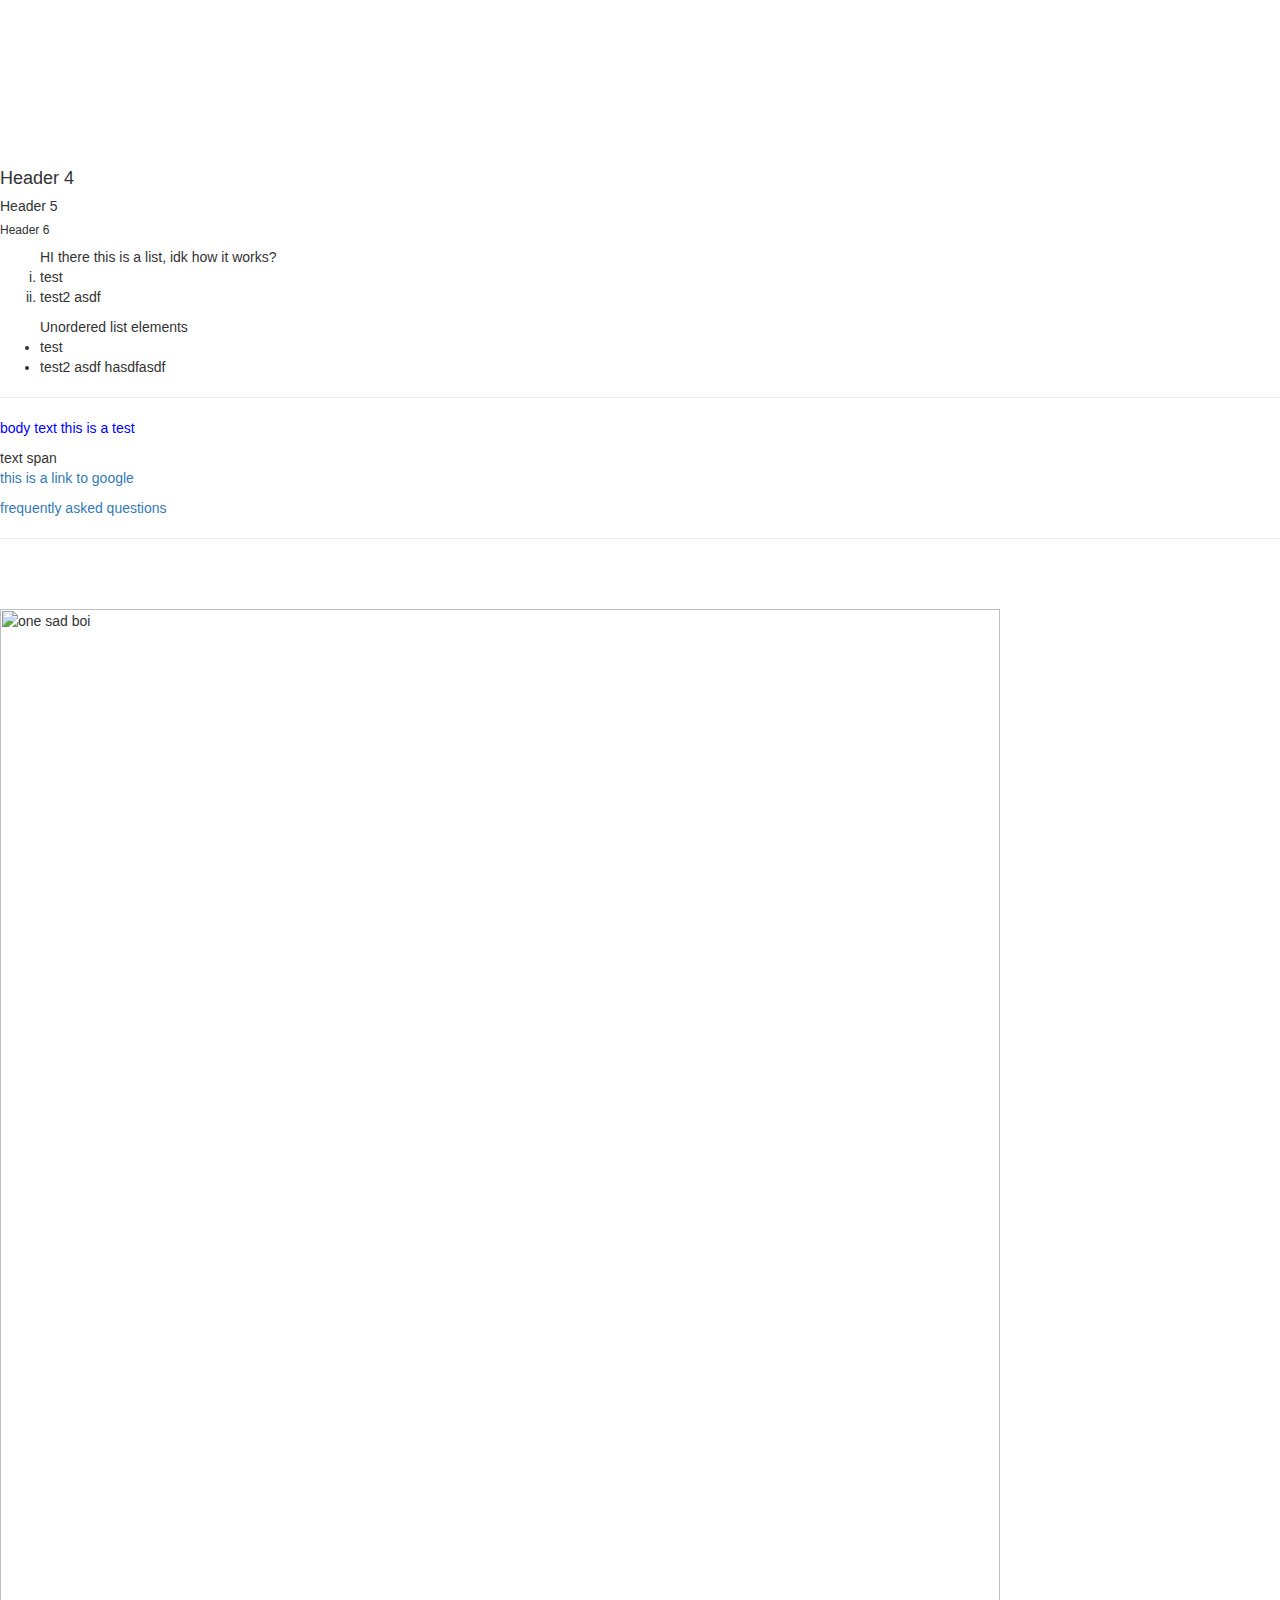
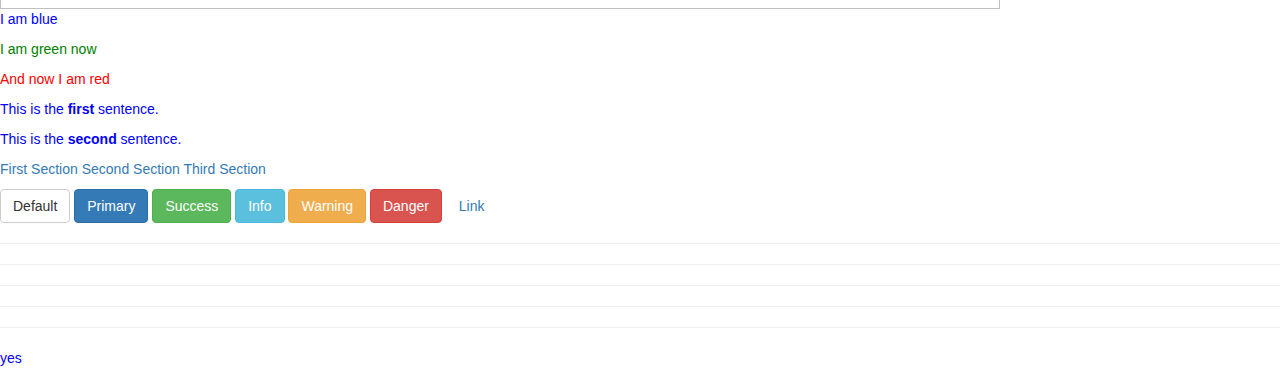
==== index.html @ 5943ff1c "resume and more dev stff" ====
<html>
	

	<head>
		<title> Welcome </title>

		<link rel="stylesheet" href="https://maxcdn.bootstrapcdn.com/bootstrap/3.3.7/css/bootstrap.min.css">
	</head>

	<body style="font-family: sans-serif;">

		<style>
		body {background-image: url("IMG_3651.jpg"); background-repeat: repeat-x;}
		</style>



		<style>
		p {
			color: white;
		}

		h1, h2, h3 {
			color: white;
		}

		a.special:visited {
			color:red;

		p:hover {
			background-color: yellow;
		}

		</style>
		<!-- pseudo classes!^^-->
		<h1>Header 1 TESTING UPLOAD 123124123</h1>
		<h2>Header 2</h2>
		<h3>Header 3</h3>
		<h4>Header 4</h4>
		<h5>Header 5</h5>
		<h6>Header 6</h6>

		<!-- this is a comment-->

		<ol type="i"> HI there this is a list, idk how it works? 
			<li> test</li>
			<li> test2 asdf </li>


		</ol>

		<ul type="disc"> Unordered list elements
			<li> test</li>
			<li> test2 asdf hasdfasdf</li>


		</ul>



		<hr/> 

		<p>	body text this is a test</p>

		<span> text span </span>


		<p> <a href="https://www.google.com"> this is a link to google </a>
		</p>

		<p>
		<!-- This thing basically helps you navigate your page-->
		<a href="#faq"> frequently asked questions </a>
		</p>

		<hr/>


		<h1 id="faq"> THIS IS THE FAQ?</h3>

		<img src="IMG_3651.jpg" width="1000" alt="one sad boi"> 

	</body>

	<body>
		<style>
		p#last {
		    color: red;    
		}

		p.example {
		    color: green;
		}

		p {
		    color: blue;
		}    

		p:hover {
			color:yellow;
		}
		</style>
		<p>I am blue</p>
		<p class="example">I am green now</p>
		<p id="last" class="example">And now I am red</p>
	</body>

	<body>
		<style>
		.strongblue > strong {
		    color: blue;    
		}
		</style>
		<p>This is the <strong>first</strong> sentence.</p>
		<p class="strongblue">This is the <strong>second</strong> sentence.</p>

		<!-- 
		<p class="nice">This is a nice paragraph.</p>
		<p class="nice">This is another nice paragraph.</p>
		<p>This is a standard paragraph.</p>

		<script>
		    // this code colors the first nice paragraph in blue
		    var firstNiceParagraph = document.querySelector(".nice");
		    firstNiceParagraph.style.color = "blue";
		</script>
		-->


	</body>

	<body>
	<style>
	a:active {
	    font-weight: bold;    
	}
	</style>
	<p>
	    <a href="test.html">First Section</a>
	    <a href="IMG_3651.jpg" target="_blank">Second Section</a>
	    <a href="pics/resume.pdf" target="_blank">Third Section</a>
	</p>
	</body>

	<body>
	    <button type="button" class="btn btn-default" href="test.html">Default</button>
	    <button type="button" class="btn btn-primary">Primary</button>
	    <button type="button" class="btn btn-success">Success</button>
	    <button type="button" class="btn btn-info">Info</button>
	    <button type="button" class="btn btn-warning">Warning</button>
	    <button type="button" class="btn btn-danger">Danger</button>
	    <button type="button" class="btn btn-link">Link</button>
	</body>

	<body>
		<hr/>
		<hr/>
		<hr/>
		<hr/>
		<hr/>
		<p id="find">
			yes
		</p>
	</body>







</html>
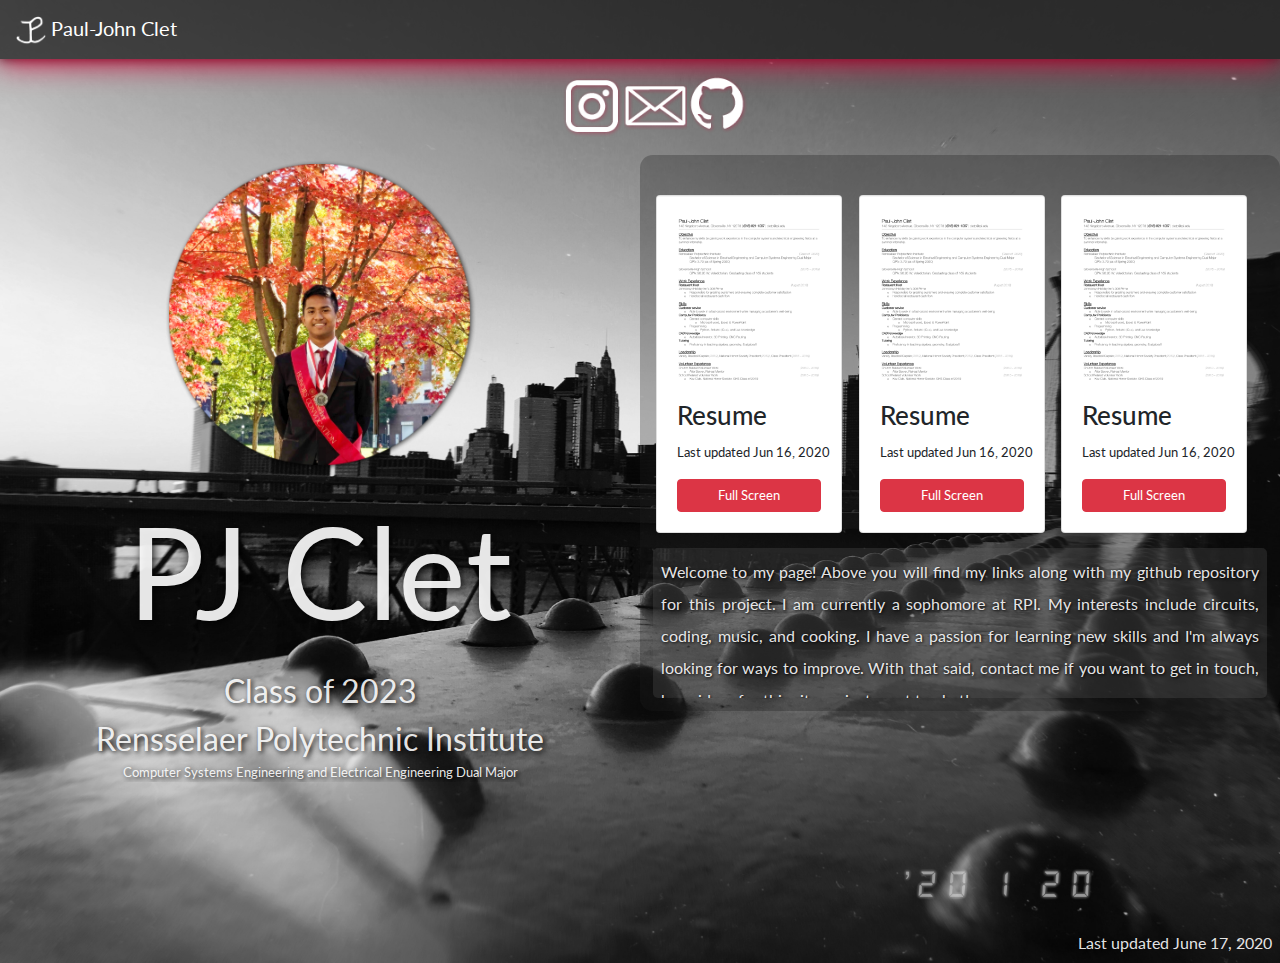
==== commit 7b72d5c5: "more progress" ====
--- a/index.html
+++ b/index.html
@@ -1,172 +1,319 @@
+<!DOCTYPE html>
 <html>
+	<head>
+		<title>About Me</title>
+		<link rel="stylesheet" href="https://maxcdn.bootstrapcdn.com/bootstrap/4.5.0/css/bootstrap.min.css">
+		<link href="https://fonts.googleapis.com/css2?family=Lato:wght@300&display=swap" rel="stylesheet">
+		<link rel="shortcut icon" href="pics/logov1.png">
+	</head>
+
+	<style>
+		@import url('https://fonts.googleapis.com/css2?family=Lato:wght@300&display=swap');
+
+		body{
+			
+			font-family: "Lato", sans-serif;
+			background-image: url("pics/IMG_4627 2.jpg");
+			background-repeat: no-repeat;
+			background-size: cover; 
+			background-position: center;/* */
+			/*box-shadow: 0px 0px 50px rgba(10,10,40,1);*/
+		}
+
+		div#navbar{
+			box-shadow: 0px 0px 10px rgba(20,20,20,1);
+		}
+
+		h1#main{
+			text-shadow: 2px 2px 10px rgba(255,255,255,1);
+			text-align: auto;
+			color: rgba(255,255,0,0.5);
+		}
+
+		h5#main {
+			font-size: 2vw;
+			margin-left: auto;
+		}
+
+		p#small-text {
+			font-size: 10pt;
+			white-space: nowrap;
+			
+		}
+
+		div#center{
+			/*background-color: rgba(100,0,255,0.5);*/
+			height: 7.5vw;
+			max-width: 100vw;
+		}
+
+		div#left{
+			/*background-color: rgba(0,0,100,0.5);*/
+			height: auto;
+			left: 0px;
+			width: 50%;
+			position: absolute;
+			animation-name: swoopLeft;
+			animation-duration: 1.75s;
+			display: block;
+			overflow: hidden;
+		}
+
+		div#right{
+			border-radius: 1vw;
+			padding: 10px;
+			background-color: rgba(30,30,30,0.30);
+			height: auto;
+			width: 50%;
+			position: absolute;
+			right: 0;
+			animation-name: swoopRight;
+			animation-duration: 2.25s;
+			display: block;
+			overflow: hidden;
+		}
+
+		div#wrapper{
+			width: 100%;
+			height: 60vw;
+			/*border: 10px solid red;*/
+			/*background-color: rgba(255,15,0,0.5);*/
+			overflow: hidden;
+			min-height: 500px; 
+		}
+
+		div#last-updated {
+			width: 100%;
+			height: auto;
+			/*background-color: rgba(255,255,0,0.5);*/
+		}
+
+		ul{
+			list-style-type:none;
+			margin:5px;
+			padding:10px;
+			background-color: rgba(0,0,0,0);
+			max-height: 300px;
+			text-align: right;
+			position: relative;
+			float: left;
+			display: block;
+			left: 50%;
+		}
+
+		li {
+			position:relative;
+			float:left;
+			display: inline;
+			right: 50%
+		}
+
+		a#name{
+			/*background-color: rgba(0,100,0,0.5);*/
+			font-size: 10vw;
+			color: rgba(255,255,255,0.9);
+			white-space: nowrap;
+			text-shadow: 2px 2px 10px rgba(0,0,0,0.9);
+			/*margin: 30px;*/
+			text-align: center;
+			display: block;
+			margin-left: auto;
+			margin-right: auto;
+
+		}
+
+		a#status{
+			font-style: "Lato";
+			font-size: 2.5vw;
+			color: rgba(255,255,255,0.9);
+			white-space: nowrap;
+			text-shadow: 2px 2px 5px rgba(0,0,0,0.9);
+			text-align: center;
+			display: block;
+			margin-left: auto;
+			margin-right: auto;
+		}
+
+		a#major {
+			font-style: "Lato";
+			font-size: 1vw;
+			color: rgba(255,255,255,0.9);
+			white-space: nowrap;
+			text-shadow: 2px 2px 5px rgba(0,0,0,0.9);
+			text-align: center;
+			display: block;
+			margin-left: auto;
+			margin-right: auto;
+		}
+
+		p#aboutme {
+			color: rgba(255,255,255,0.9);
+			font-size: 12pt;
+			text-align: justify;
+			line-height: 2;
+			text-shadow: 1px 1px 3px rgba(0,0,0,1);
+			overflow: hidden;
+			padding: 5px;
+
+		}
+
+		a#btn-text {
+			width: 100%;
+			white-space: nowrap; 
+			font-size: 1vw;
+		}
+
+		img#face {
+			display: block;
+			margin-left: auto;
+			margin-right: auto;
+			width: 50%;
+		}
+
+		div#c1 {
+			width: 30%; 
+			display: inline-block; 
+			margin: 1%;
+			overflow: auto;
+		}
+
+		@keyframes swoopLeft {
+			0% {left: -100px;}
+			100% {left: 0px;}
+		}
+
+		@keyframes swoopRight {
+			0% {right: -200px;}
+			100% {right: 0px;}
+		}
+
+		</style>
+
+	<body>
+		<div id="navbar">
+			<nav class="navbar navbar-dark" style="background-color: rgba(30,30,30, 0.75); box-shadow: 0px 3px 30px rgba(210, 7, 58);">
+			  	<a class="navbar-brand" href="">
+			    <img src="pics/logov1.png" width="30" height="30" alt="my logo" loading="lazy"> Paul-John Clet
+			  	</a>
+			</nav>
+		</div>
+
+		<div id="center">
+
+			<ul>
+				<li>
+					<a href="https://www.instagram.com/pj.clet/" target="_blank" data-toggle="tooltip" data-placement="bottom" title="My Instagram">
+						<img src="pics/instagram-icon 2.png" style="height: 5vw;" >
+					</a>
+				</li>
+				<li>
+					<a href="mailto:pjbautistaclet@gmail.com" target="_blank" data-toggle="tooltip" data-placement="bottom" title="Contact me via Email">
+						<img src="pics/email-icon 2.png" style="height: 5vw;">
+					</a>
+				</li>
+				<li>
+					<a href="https://github.com/pjclet/about-me" target="_blank"  data-toggle="tooltip" data-placement="bottom" title="Github repository">
+						<img src="pics/github-icon 2.png" style="height: 5vw;">
+					</a>
+				</li>
+			</ul>
+		</div>
+
+
+		<div id="wrapper">
+			<div id="left">
+				
+				<img src="pics/face.png" id="face" alt="my face">
+
+
+				<a id="name">PJ Clet</a>
+				<a id="status">Class of 2023 </a> 
+				<a id="status">Rensselaer Polytechnic Institute</a>
+				<a id="major">Computer Systems Engineering and Electrical Engineering Dual Major</a>
+				
+			</div>
+
+			<div id="right">
+				
+				<br> 
+
+				<!-- add this into the style class!-->
+				<div class="card" id="c1">
+					<img src="pics/resume-icon.png" class="card-img-top" alt="Preview of my resume">
+					<div class="card-body">
+						<h5 class="card-title" id="main">Resume</h5>
+						<p class="card-text" id="small-text">Last updated Jun 16, 2020</p>
+						<a href="pics/resume.pdf" target="_blank" class="btn btn-danger" id="btn-text"> Full Screen </a>
+					</div>
+				</div>
+
+				<div class="card" id="c1">
+					<img src="pics/resume-icon.png" class="card-img-top" alt="Preview of my resume">
+					<div class="card-body">
+						<h5 class="card-title" id="main">Resume</h5>
+						<p class="card-text" id="small-text">Last updated Jun 16, 2020</p>
+						<a href="pics/resume.pdf" target="_blank" class="btn btn-danger" id="btn-text"> Full Screen </a>
+					</div>
+				</div>
+
+				<div class="card" id="c1">
+					<img src="pics/resume-icon.png" class="card-img-top" alt="Preview of my resume">
+					<div class="card-body">
+						<h5 class="card-title" id="main">Resume</h5>
+						<p class="card-text" id="small-text">Last updated Jun 16, 2020</p>
+						<a href="pics/resume.pdf" target="_blank" class="btn btn-danger" id="btn-text"> Full Screen </a>
+					</div>
+				</div>
+
+				<br>
+				<div style="max-height: 150px; background-color:rgba(100,100,100, 0.25); overflow: auto; border-radius: 5px; margin: 3px; padding: 3px; text-justify: inter-word;">
+					<p id="aboutme"> 
+					Welcome to my page! Above you will find my links along with my github repository for this project. I am currently a sophomore at RPI. My interests include circuits, coding, music, and cooking. I have a passion for learning new skills and I'm always looking for ways to improve. With that said, contact me if you want to get in touch, have ideas for this site, or just want to chat! 
+					</p>
+				</div>
+				
+
+			</div>
+		</div>
+
+		<div id="last-updated">
+			<p style="color: rgb(255,255,255,0.9); text-align: right; margin: 8px;"> Last updated June 17, 2020</p>
+
+		</div>
+
+		<!--
+		<div>
+			
+			<br/>
+			<div class="media" style="background-color: rgba(200,200,200,0.1); border-radius: 10px; padding: 5px; margin: 5px; width: auto;">
+				<img src="pics/IMG_0630.jpeg" class="align-self-start mr-3" alt="cardboard lambo" style="width: 64px; height: 64px;">
+				<div class="media-body">
+					<h5 class="mt-0"> Lamborghini Project</h5>
+					<p> this is a lambo project </p>
+				</div>
+				
+			</div>
+		-->
+
+			
+		</div>
+	</body>		
+		
+
+
+
+
+
+
+
+
+
+
+
+
+
+
+
 	
 
-	<head>
-		<title> Welcome </title>
-
-		<link rel="stylesheet" href="https://maxcdn.bootstrapcdn.com/bootstrap/3.3.7/css/bootstrap.min.css">
-	</head>
-
-	<body style="font-family: sans-serif;">
-
-		<style>
-		body {background-image: url("IMG_3651.jpg"); background-repeat: repeat-x;}
-		</style>
-
-
-
-		<style>
-		p {
-			color: white;
-		}
-
-		h1, h2, h3 {
-			color: white;
-		}
-
-		a.special:visited {
-			color:red;
-
-		p:hover {
-			background-color: yellow;
-		}
-
-		</style>
-		<!-- pseudo classes!^^-->
-		<h1>Header 1 TESTING UPLOAD 123124123</h1>
-		<h2>Header 2</h2>
-		<h3>Header 3</h3>
-		<h4>Header 4</h4>
-		<h5>Header 5</h5>
-		<h6>Header 6</h6>
-
-		<!-- this is a comment-->
-
-		<ol type="i"> HI there this is a list, idk how it works? 
-			<li> test</li>
-			<li> test2 asdf </li>
-
-
-		</ol>
-
-		<ul type="disc"> Unordered list elements
-			<li> test</li>
-			<li> test2 asdf hasdfasdf</li>
-
-
-		</ul>
-
-
-
-		<hr/> 
-
-		<p>	body text this is a test</p>
-
-		<span> text span </span>
-
-
-		<p> <a href="https://www.google.com"> this is a link to google </a>
-		</p>
-
-		<p>
-		<!-- This thing basically helps you navigate your page-->
-		<a href="#faq"> frequently asked questions </a>
-		</p>
-
-		<hr/>
-
-
-		<h1 id="faq"> THIS IS THE FAQ?</h3>
-
-		<img src="IMG_3651.jpg" width="1000" alt="one sad boi"> 
-
-	</body>
-
-	<body>
-		<style>
-		p#last {
-		    color: red;    
-		}
-
-		p.example {
-		    color: green;
-		}
-
-		p {
-		    color: blue;
-		}    
-
-		p:hover {
-			color:yellow;
-		}
-		</style>
-		<p>I am blue</p>
-		<p class="example">I am green now</p>
-		<p id="last" class="example">And now I am red</p>
-	</body>
-
-	<body>
-		<style>
-		.strongblue > strong {
-		    color: blue;    
-		}
-		</style>
-		<p>This is the <strong>first</strong> sentence.</p>
-		<p class="strongblue">This is the <strong>second</strong> sentence.</p>
-
-		<!-- 
-		<p class="nice">This is a nice paragraph.</p>
-		<p class="nice">This is another nice paragraph.</p>
-		<p>This is a standard paragraph.</p>
-
-		<script>
-		    // this code colors the first nice paragraph in blue
-		    var firstNiceParagraph = document.querySelector(".nice");
-		    firstNiceParagraph.style.color = "blue";
-		</script>
-		-->
-
-
-	</body>
-
-	<body>
-	<style>
-	a:active {
-	    font-weight: bold;    
-	}
-	</style>
-	<p>
-	    <a href="test.html">First Section</a>
-	    <a href="IMG_3651.jpg" target="_blank">Second Section</a>
-	    <a href="pics/resume.pdf" target="_blank">Third Section</a>
-	</p>
-	</body>
-
-	<body>
-	    <button type="button" class="btn btn-default" href="test.html">Default</button>
-	    <button type="button" class="btn btn-primary">Primary</button>
-	    <button type="button" class="btn btn-success">Success</button>
-	    <button type="button" class="btn btn-info">Info</button>
-	    <button type="button" class="btn btn-warning">Warning</button>
-	    <button type="button" class="btn btn-danger">Danger</button>
-	    <button type="button" class="btn btn-link">Link</button>
-	</body>
-
-	<body>
-		<hr/>
-		<hr/>
-		<hr/>
-		<hr/>
-		<hr/>
-		<p id="find">
-			yes
-		</p>
-	</body>
-
-
-
-
-
-
-
-</html>
+</html>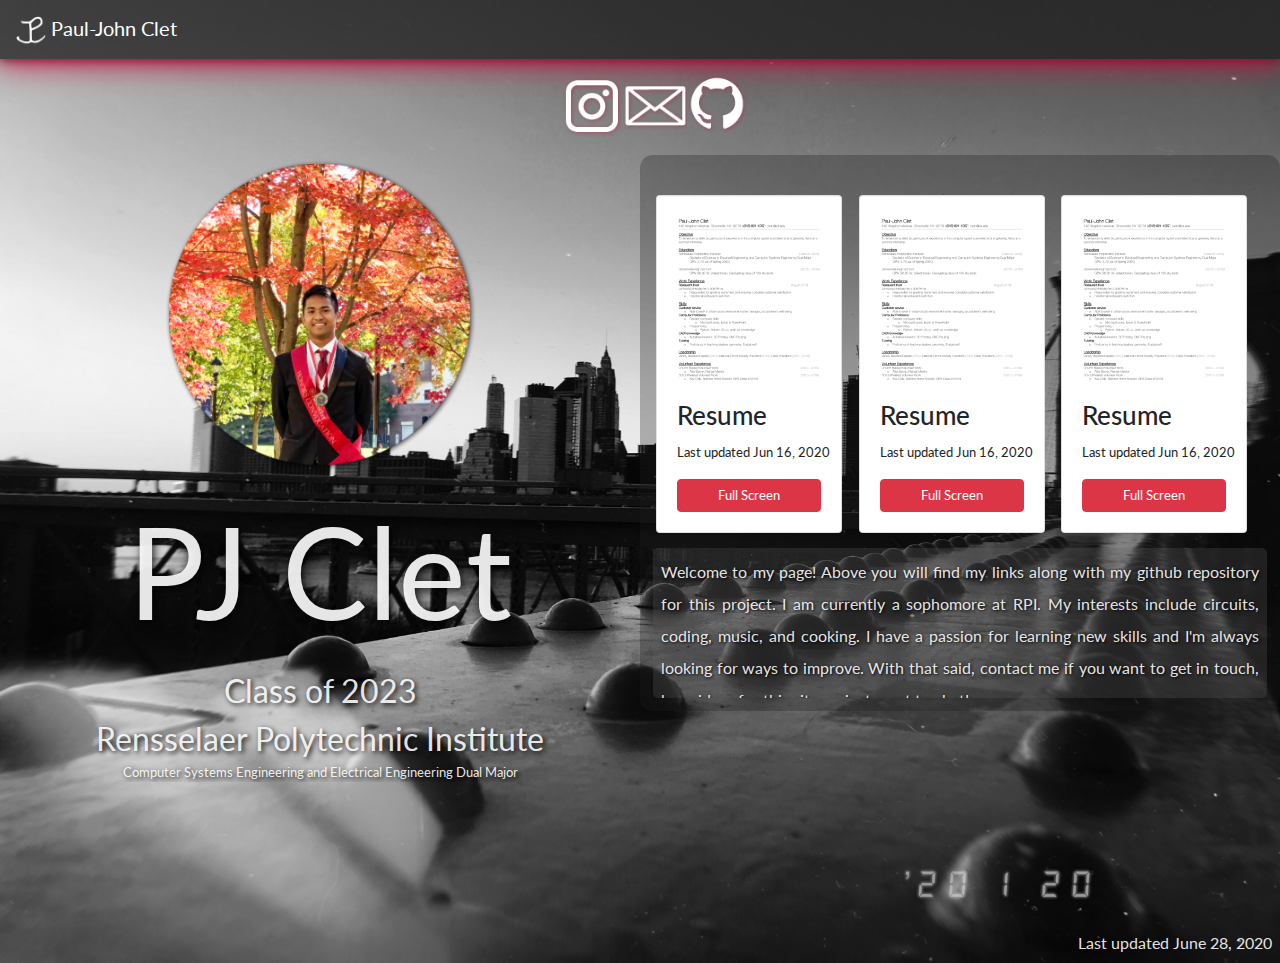
==== commit 40f09ee6: "last updated" ====
--- a/index.html
+++ b/index.html
@@ -277,7 +277,7 @@
 		</div>
 
 		<div id="last-updated">
-			<p style="color: rgb(255,255,255,0.9); text-align: right; margin: 8px;"> Last updated June 17, 2020</p>
+			<p style="color: rgb(255,255,255,0.9); text-align: right; margin: 8px;"> Last updated June 28, 2020</p>
 
 		</div>
 
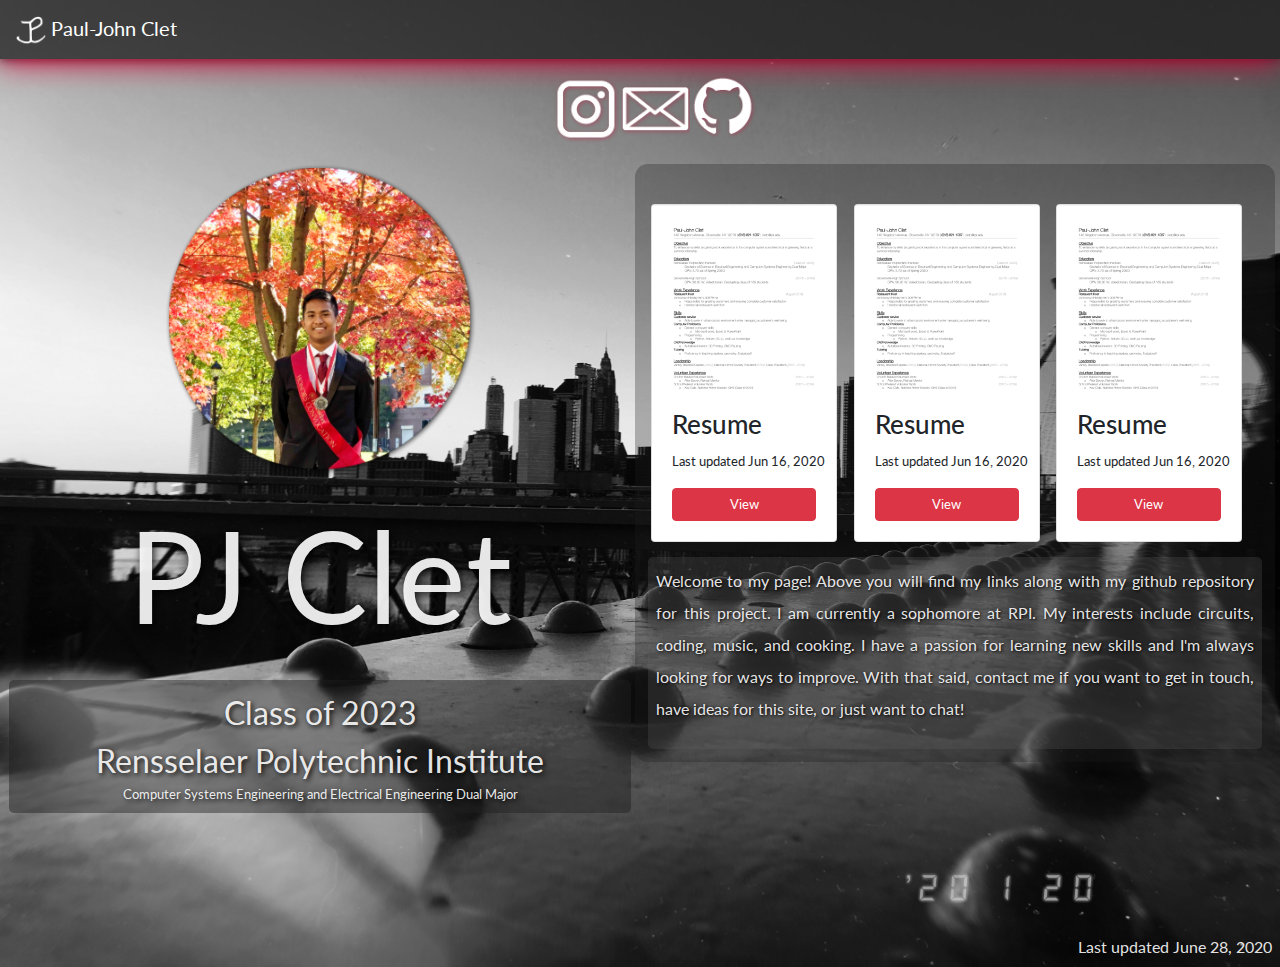
==== commit 5a8e65e2: "fixed icons" ====
--- a/index.html
+++ b/index.html
@@ -5,10 +5,38 @@
 		<link rel="stylesheet" href="https://maxcdn.bootstrapcdn.com/bootstrap/4.5.0/css/bootstrap.min.css">
 		<link href="https://fonts.googleapis.com/css2?family=Lato:wght@300&display=swap" rel="stylesheet">
 		<link rel="shortcut icon" href="pics/logov1.png">
+		<meta name="viewport" content="width=device-width, initial-scale=1.0">
+
 	</head>
 
 	<style>
 		@import url('https://fonts.googleapis.com/css2?family=Lato:wght@300&display=swap');
+
+		/* This is all for mobile devices*/
+		@media screen and (max-width: 500px) {
+
+		div#left{
+			/*background-color: rgba(0,0,100,0.5);*/
+			height: auto;
+			left: 0px;
+			width: 100%;
+			animation-name: swoopLeft;
+			animation-duration: 1.75s;
+		}
+
+		div#right{
+			border-radius: 1vw;
+			padding: 10px;
+			margin: 1vw;
+			background-color: rgba(30,30,30,0.30);
+			height: auto;
+			width: 98vmin;
+			right: 0;
+			animation-name: swoopRight;
+			animation-duration: 2.25s;
+			margin-top: 50px;
+
+		}
 
 		body{
 			
@@ -31,6 +59,176 @@
 		}
 
 		h5#main {
+			font-size: 5vmin;
+			margin-left: auto;
+			text-align: center;
+			white-space: nowrap;
+			padding: 0px;
+		}
+
+		p#small-text {
+			font-size: 2.7vmin;
+			white-space: auto;
+			text-align: center;
+			
+		}
+
+		div#center{
+			/*background-color: rgba(100,0,255,0.5);*/
+			height: 7.5vw;
+			max-width: 100vw;
+		}
+
+		div#wrapper{
+			width: 100%;
+			height: 100%;
+			/*border: 10px solid red;*/
+			/*background-color: rgba(255,15,0,0.5);*/
+			overflow: hidden;
+			min-height: 500px; 
+		}
+
+		div#last-updated {
+			width: 100%;
+			height: auto;
+			/*background-color: rgba(255,255,0,0.5);*/
+		}
+
+		ul{
+			list-style-type:none;
+			margin:1vw;
+			padding:0vw;
+			background-color: rgba(0,0,0,0);
+			max-height: auto;
+			text-align: right;
+			position: relative;
+			float: left;
+			display: block;
+			left: 50%;
+		}
+
+		li {
+			position:relative;
+			float:left;
+			display: inline;
+			right: 50%
+		}
+
+		a#name{
+			/*background-color: rgba(0,100,0,0.5);*/
+			font-size: 15vmin;
+			color: rgba(255,255,255,0.9);
+			white-space: nowrap;
+			text-shadow: 2px 2px 10px rgba(0,0,0,0.9);
+			/*margin: 30px;*/
+			text-align: center;
+			display: block;
+			margin-left: auto;
+			margin-right: auto;
+
+		}
+
+		a#status{
+			font-style: "Lato";
+			font-size: 5vmin;
+			color: rgba(255,255,255,0.9);
+			white-space: nowrap;
+			text-shadow: 2px 2px 5px rgba(0,0,0,0.9);
+			text-align: center;
+			display: block;
+			margin-left: auto;
+			margin-right: auto;
+		}
+
+		a#major {
+			font-style: "Lato";
+			font-size: 3.7vmin;
+			color: rgba(255,255,255,0.9);
+			white-space: auto;
+			text-shadow: 2px 2px 5px rgba(0,0,0,0.9);
+			text-align: center;
+			display: block;
+			margin-left: auto;
+			margin-right: auto;
+		}
+
+		p#aboutme {
+			color: rgba(255,255,255,0.9);
+			font-size: 3.7vmin;
+			text-align: justify;
+			line-height: 2;
+			text-shadow: 1px 1px 3px rgba(0,0,0,1);
+			overflow: hidden;
+			padding: 5px;
+
+		}
+
+		a#btn-text {
+			width: 100%;
+			white-space: nowrap; 
+			font-size: 3.7vmin;
+		}
+
+		img#face {
+			display: block;
+			margin-left: auto;
+			margin-right: auto;
+			width: 50%;
+		}
+
+		img#icon {
+			width: 20vmin;
+			margin: 5px;
+		}
+
+		div#c1 {
+			width: 30%; 
+			display: inline-block; 
+			margin: 1%;
+			overflow: auto;
+		}
+
+
+
+		}
+
+		/* FOR ALL DESKTOP VIEWERS */
+
+
+
+
+
+
+
+
+
+
+		/* --------------------------------------------------------------------------*/
+
+		@media screen and (min-width: 500px) {
+
+
+		body{
+			
+			font-family: "Lato", sans-serif;
+			background-image: url("pics/IMG_4627 2.jpg");
+			background-repeat: no-repeat;
+			background-size: cover; 
+			background-position: center;/* */
+			/*box-shadow: 0px 0px 50px rgba(10,10,40,1);*/
+		}
+
+		div#navbar{
+			box-shadow: 0px 0px 10px rgba(20,20,20,1);
+		}
+
+		h1#main{
+			text-shadow: 2px 2px 10px rgba(255,255,255,1);
+			text-align: auto;
+			color: rgba(255,255,0,0.5);
+		}
+
+		h5#main {
 			font-size: 2vw;
 			margin-left: auto;
 		}
@@ -62,6 +260,7 @@
 		div#right{
 			border-radius: 1vw;
 			padding: 10px;
+			margin: 5px;
 			background-color: rgba(30,30,30,0.30);
 			height: auto;
 			width: 50%;
@@ -148,7 +347,7 @@
 
 		p#aboutme {
 			color: rgba(255,255,255,0.9);
-			font-size: 12pt;
+			font-size: 16px;
 			text-align: justify;
 			line-height: 2;
 			text-shadow: 1px 1px 3px rgba(0,0,0,1);
@@ -170,6 +369,10 @@
 			width: 50%;
 		}
 
+		img#icon {
+			width: 7.75vmin;
+		}
+
 		div#c1 {
 			width: 30%; 
 			display: inline-block; 
@@ -186,6 +389,10 @@
 			0% {right: -200px;}
 			100% {right: 0px;}
 		}
+
+		}
+
+		
 
 		</style>
 
@@ -203,17 +410,17 @@
 			<ul>
 				<li>
 					<a href="https://www.instagram.com/pj.clet/" target="_blank" data-toggle="tooltip" data-placement="bottom" title="My Instagram">
-						<img src="pics/instagram-icon 2.png" style="height: 5vw;" >
+						<img src="pics/instagram-icon 2.png" id="icon" >
 					</a>
 				</li>
 				<li>
 					<a href="mailto:pjbautistaclet@gmail.com" target="_blank" data-toggle="tooltip" data-placement="bottom" title="Contact me via Email">
-						<img src="pics/email-icon 2.png" style="height: 5vw;">
+						<img src="pics/email-icon 2.png" id="icon" >
 					</a>
 				</li>
 				<li>
 					<a href="https://github.com/pjclet/about-me" target="_blank"  data-toggle="tooltip" data-placement="bottom" title="Github repository">
-						<img src="pics/github-icon 2.png" style="height: 5vw;">
+						<img src="pics/github-icon 2.png" id="icon" >
 					</a>
 				</li>
 			</ul>
@@ -227,10 +434,11 @@
 
 
 				<a id="name">PJ Clet</a>
-				<a id="status">Class of 2023 </a> 
-				<a id="status">Rensselaer Polytechnic Institute</a>
-				<a id="major">Computer Systems Engineering and Electrical Engineering Dual Major</a>
-				
+				<div style="background-color: rgba(30,30,30,0.45); border-radius: 5px; padding: 1vmin; margin: 1vmin">
+					<a id="status">Class of 2023 </a> 
+					<a id="status">Rensselaer Polytechnic Institute</a>
+					<a id="major">Computer Systems Engineering and Electrical Engineering Dual Major</a>
+				</div>
 			</div>
 
 			<div id="right">
@@ -243,7 +451,7 @@
 					<div class="card-body">
 						<h5 class="card-title" id="main">Resume</h5>
 						<p class="card-text" id="small-text">Last updated Jun 16, 2020</p>
-						<a href="pics/resume.pdf" target="_blank" class="btn btn-danger" id="btn-text"> Full Screen </a>
+						<a href="pics/resume.pdf" target="_blank" class="btn btn-danger" id="btn-text"> View </a>
 					</div>
 				</div>
 
@@ -252,7 +460,7 @@
 					<div class="card-body">
 						<h5 class="card-title" id="main">Resume</h5>
 						<p class="card-text" id="small-text">Last updated Jun 16, 2020</p>
-						<a href="pics/resume.pdf" target="_blank" class="btn btn-danger" id="btn-text"> Full Screen </a>
+						<a href="pics/resume.pdf" target="_blank" class="btn btn-danger" id="btn-text"> View </a>
 					</div>
 				</div>
 
@@ -261,12 +469,12 @@
 					<div class="card-body">
 						<h5 class="card-title" id="main">Resume</h5>
 						<p class="card-text" id="small-text">Last updated Jun 16, 2020</p>
-						<a href="pics/resume.pdf" target="_blank" class="btn btn-danger" id="btn-text"> Full Screen </a>
+						<a href="pics/resume.pdf" target="_blank" class="btn btn-danger" id="btn-text"> View </a>
 					</div>
 				</div>
 
 				<br>
-				<div style="max-height: 150px; background-color:rgba(100,100,100, 0.25); overflow: auto; border-radius: 5px; margin: 3px; padding: 3px; text-justify: inter-word;">
+				<div style="background-color:rgba(100,100,100, 0.25); overflow: auto; border-radius: 5px; margin: 3px; padding: 3px; text-justify: inter-word;">
 					<p id="aboutme"> 
 					Welcome to my page! Above you will find my links along with my github repository for this project. I am currently a sophomore at RPI. My interests include circuits, coding, music, and cooking. I have a passion for learning new skills and I'm always looking for ways to improve. With that said, contact me if you want to get in touch, have ideas for this site, or just want to chat! 
 					</p>
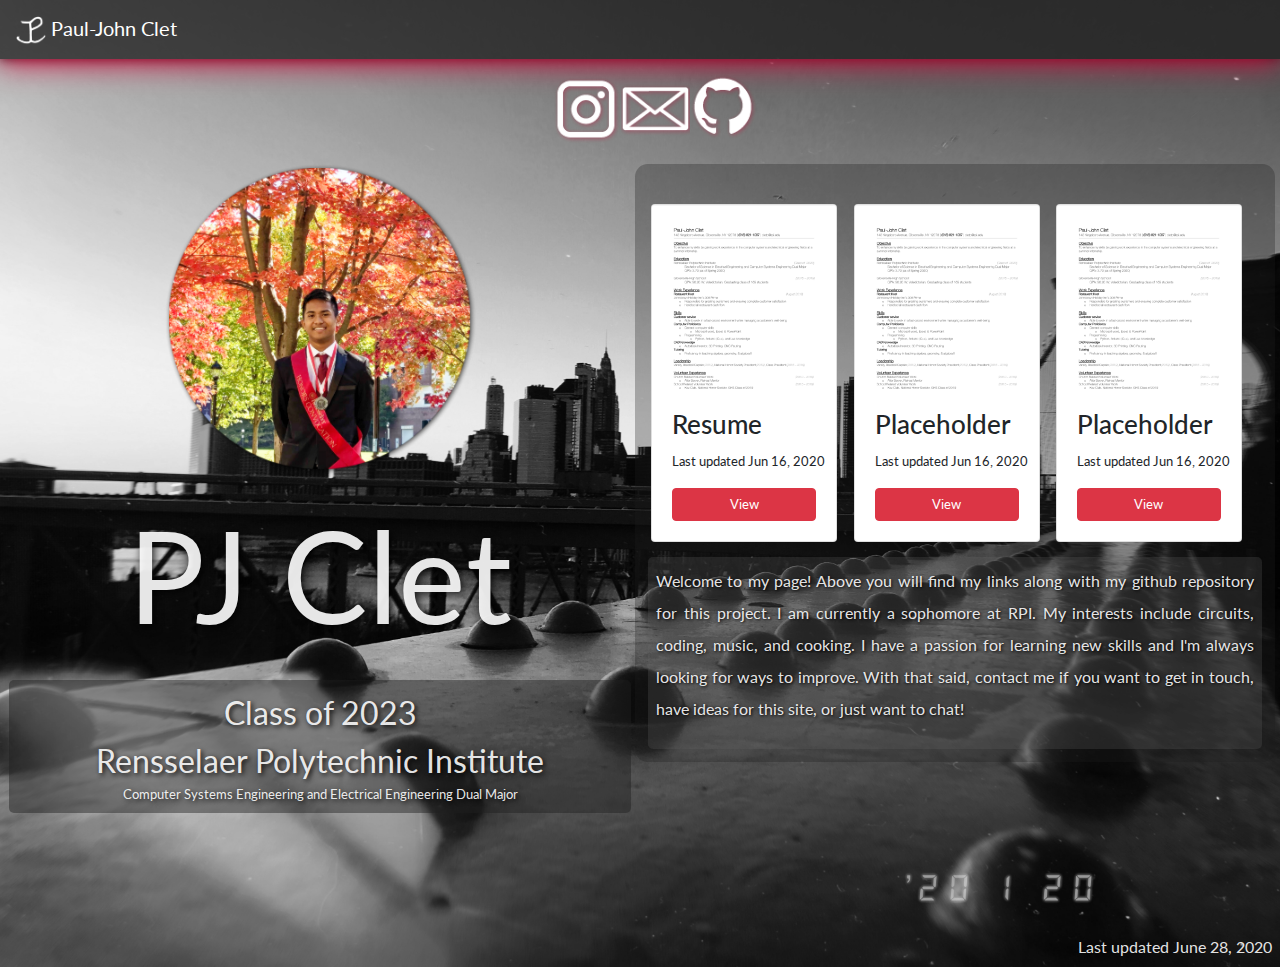
==== commit aedcec75: "placeholder" ====
--- a/index.html
+++ b/index.html
@@ -59,9 +59,9 @@
 		}
 
 		h5#main {
-			font-size: 5vmin;
-			margin-left: auto;
-			text-align: center;
+			font-size: 4vmin;
+			margin-left: auto;
+			text-align: left;
 			white-space: nowrap;
 			padding: 0px;
 		}
@@ -458,7 +458,7 @@
 				<div class="card" id="c1">
 					<img src="pics/resume-icon.png" class="card-img-top" alt="Preview of my resume">
 					<div class="card-body">
-						<h5 class="card-title" id="main">Resume</h5>
+						<h5 class="card-title" id="main">Placeholder</h5>
 						<p class="card-text" id="small-text">Last updated Jun 16, 2020</p>
 						<a href="pics/resume.pdf" target="_blank" class="btn btn-danger" id="btn-text"> View </a>
 					</div>
@@ -467,7 +467,7 @@
 				<div class="card" id="c1">
 					<img src="pics/resume-icon.png" class="card-img-top" alt="Preview of my resume">
 					<div class="card-body">
-						<h5 class="card-title" id="main">Resume</h5>
+						<h5 class="card-title" id="main">Placeholder</h5>
 						<p class="card-text" id="small-text">Last updated Jun 16, 2020</p>
 						<a href="pics/resume.pdf" target="_blank" class="btn btn-danger" id="btn-text"> View </a>
 					</div>
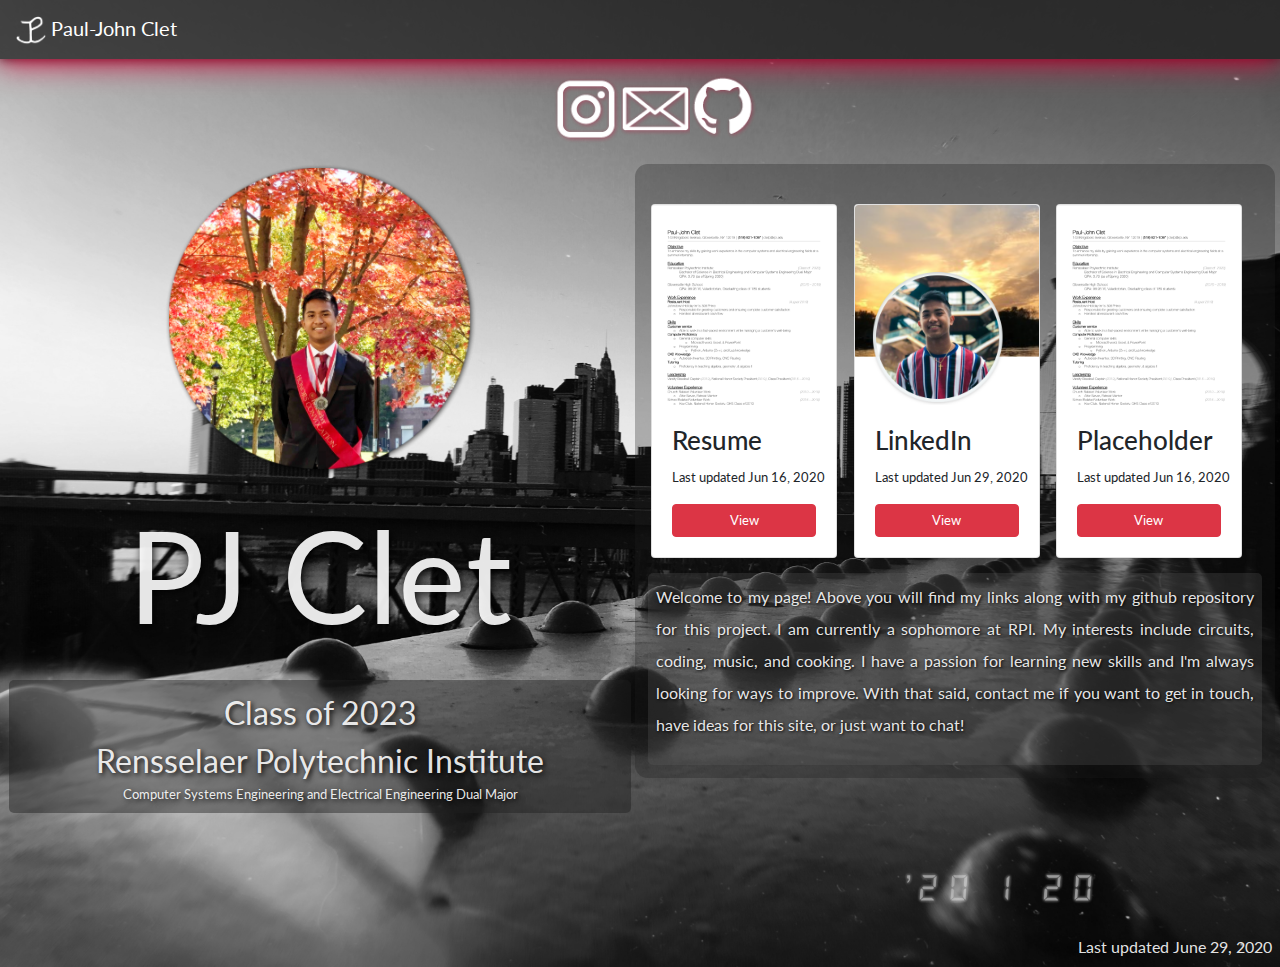
==== commit 3bf43435: "new style sheet in sep file" ====
--- a/index.html
+++ b/index.html
@@ -5,396 +5,11 @@
 		<link rel="stylesheet" href="https://maxcdn.bootstrapcdn.com/bootstrap/4.5.0/css/bootstrap.min.css">
 		<link href="https://fonts.googleapis.com/css2?family=Lato:wght@300&display=swap" rel="stylesheet">
 		<link rel="shortcut icon" href="pics/logov1.png">
+		<link rel="stylesheet" type="text/css" href="style.css">
 		<meta name="viewport" content="width=device-width, initial-scale=1.0">
-
 	</head>
 
-	<style>
-		@import url('https://fonts.googleapis.com/css2?family=Lato:wght@300&display=swap');
-
-		/* This is all for mobile devices*/
-		@media screen and (max-width: 500px) {
-
-		div#left{
-			/*background-color: rgba(0,0,100,0.5);*/
-			height: auto;
-			left: 0px;
-			width: 100%;
-			animation-name: swoopLeft;
-			animation-duration: 1.75s;
-		}
-
-		div#right{
-			border-radius: 1vw;
-			padding: 10px;
-			margin: 1vw;
-			background-color: rgba(30,30,30,0.30);
-			height: auto;
-			width: 98vmin;
-			right: 0;
-			animation-name: swoopRight;
-			animation-duration: 2.25s;
-			margin-top: 50px;
-
-		}
-
-		body{
-			
-			font-family: "Lato", sans-serif;
-			background-image: url("pics/IMG_4627 2.jpg");
-			background-repeat: no-repeat;
-			background-size: cover; 
-			background-position: center;/* */
-			/*box-shadow: 0px 0px 50px rgba(10,10,40,1);*/
-		}
-
-		div#navbar{
-			box-shadow: 0px 0px 10px rgba(20,20,20,1);
-		}
-
-		h1#main{
-			text-shadow: 2px 2px 10px rgba(255,255,255,1);
-			text-align: auto;
-			color: rgba(255,255,0,0.5);
-		}
-
-		h5#main {
-			font-size: 4vmin;
-			margin-left: auto;
-			text-align: left;
-			white-space: nowrap;
-			padding: 0px;
-		}
-
-		p#small-text {
-			font-size: 2.7vmin;
-			white-space: auto;
-			text-align: center;
-			
-		}
-
-		div#center{
-			/*background-color: rgba(100,0,255,0.5);*/
-			height: 7.5vw;
-			max-width: 100vw;
-		}
-
-		div#wrapper{
-			width: 100%;
-			height: 100%;
-			/*border: 10px solid red;*/
-			/*background-color: rgba(255,15,0,0.5);*/
-			overflow: hidden;
-			min-height: 500px; 
-		}
-
-		div#last-updated {
-			width: 100%;
-			height: auto;
-			/*background-color: rgba(255,255,0,0.5);*/
-		}
-
-		ul{
-			list-style-type:none;
-			margin:1vw;
-			padding:0vw;
-			background-color: rgba(0,0,0,0);
-			max-height: auto;
-			text-align: right;
-			position: relative;
-			float: left;
-			display: block;
-			left: 50%;
-		}
-
-		li {
-			position:relative;
-			float:left;
-			display: inline;
-			right: 50%
-		}
-
-		a#name{
-			/*background-color: rgba(0,100,0,0.5);*/
-			font-size: 15vmin;
-			color: rgba(255,255,255,0.9);
-			white-space: nowrap;
-			text-shadow: 2px 2px 10px rgba(0,0,0,0.9);
-			/*margin: 30px;*/
-			text-align: center;
-			display: block;
-			margin-left: auto;
-			margin-right: auto;
-
-		}
-
-		a#status{
-			font-style: "Lato";
-			font-size: 5vmin;
-			color: rgba(255,255,255,0.9);
-			white-space: nowrap;
-			text-shadow: 2px 2px 5px rgba(0,0,0,0.9);
-			text-align: center;
-			display: block;
-			margin-left: auto;
-			margin-right: auto;
-		}
-
-		a#major {
-			font-style: "Lato";
-			font-size: 3.7vmin;
-			color: rgba(255,255,255,0.9);
-			white-space: auto;
-			text-shadow: 2px 2px 5px rgba(0,0,0,0.9);
-			text-align: center;
-			display: block;
-			margin-left: auto;
-			margin-right: auto;
-		}
-
-		p#aboutme {
-			color: rgba(255,255,255,0.9);
-			font-size: 3.7vmin;
-			text-align: justify;
-			line-height: 2;
-			text-shadow: 1px 1px 3px rgba(0,0,0,1);
-			overflow: hidden;
-			padding: 5px;
-
-		}
-
-		a#btn-text {
-			width: 100%;
-			white-space: nowrap; 
-			font-size: 3.7vmin;
-		}
-
-		img#face {
-			display: block;
-			margin-left: auto;
-			margin-right: auto;
-			width: 50%;
-		}
-
-		img#icon {
-			width: 20vmin;
-			margin: 5px;
-		}
-
-		div#c1 {
-			width: 30%; 
-			display: inline-block; 
-			margin: 1%;
-			overflow: auto;
-		}
-
-
-
-		}
-
-		/* FOR ALL DESKTOP VIEWERS */
-
-
-
-
-
-
-
-
-
-
-		/* --------------------------------------------------------------------------*/
-
-		@media screen and (min-width: 500px) {
-
-
-		body{
-			
-			font-family: "Lato", sans-serif;
-			background-image: url("pics/IMG_4627 2.jpg");
-			background-repeat: no-repeat;
-			background-size: cover; 
-			background-position: center;/* */
-			/*box-shadow: 0px 0px 50px rgba(10,10,40,1);*/
-		}
-
-		div#navbar{
-			box-shadow: 0px 0px 10px rgba(20,20,20,1);
-		}
-
-		h1#main{
-			text-shadow: 2px 2px 10px rgba(255,255,255,1);
-			text-align: auto;
-			color: rgba(255,255,0,0.5);
-		}
-
-		h5#main {
-			font-size: 2vw;
-			margin-left: auto;
-		}
-
-		p#small-text {
-			font-size: 10pt;
-			white-space: nowrap;
-			
-		}
-
-		div#center{
-			/*background-color: rgba(100,0,255,0.5);*/
-			height: 7.5vw;
-			max-width: 100vw;
-		}
-
-		div#left{
-			/*background-color: rgba(0,0,100,0.5);*/
-			height: auto;
-			left: 0px;
-			width: 50%;
-			position: absolute;
-			animation-name: swoopLeft;
-			animation-duration: 1.75s;
-			display: block;
-			overflow: hidden;
-		}
-
-		div#right{
-			border-radius: 1vw;
-			padding: 10px;
-			margin: 5px;
-			background-color: rgba(30,30,30,0.30);
-			height: auto;
-			width: 50%;
-			position: absolute;
-			right: 0;
-			animation-name: swoopRight;
-			animation-duration: 2.25s;
-			display: block;
-			overflow: hidden;
-		}
-
-		div#wrapper{
-			width: 100%;
-			height: 60vw;
-			/*border: 10px solid red;*/
-			/*background-color: rgba(255,15,0,0.5);*/
-			overflow: hidden;
-			min-height: 500px; 
-		}
-
-		div#last-updated {
-			width: 100%;
-			height: auto;
-			/*background-color: rgba(255,255,0,0.5);*/
-		}
-
-		ul{
-			list-style-type:none;
-			margin:5px;
-			padding:10px;
-			background-color: rgba(0,0,0,0);
-			max-height: 300px;
-			text-align: right;
-			position: relative;
-			float: left;
-			display: block;
-			left: 50%;
-		}
-
-		li {
-			position:relative;
-			float:left;
-			display: inline;
-			right: 50%
-		}
-
-		a#name{
-			/*background-color: rgba(0,100,0,0.5);*/
-			font-size: 10vw;
-			color: rgba(255,255,255,0.9);
-			white-space: nowrap;
-			text-shadow: 2px 2px 10px rgba(0,0,0,0.9);
-			/*margin: 30px;*/
-			text-align: center;
-			display: block;
-			margin-left: auto;
-			margin-right: auto;
-
-		}
-
-		a#status{
-			font-style: "Lato";
-			font-size: 2.5vw;
-			color: rgba(255,255,255,0.9);
-			white-space: nowrap;
-			text-shadow: 2px 2px 5px rgba(0,0,0,0.9);
-			text-align: center;
-			display: block;
-			margin-left: auto;
-			margin-right: auto;
-		}
-
-		a#major {
-			font-style: "Lato";
-			font-size: 1vw;
-			color: rgba(255,255,255,0.9);
-			white-space: nowrap;
-			text-shadow: 2px 2px 5px rgba(0,0,0,0.9);
-			text-align: center;
-			display: block;
-			margin-left: auto;
-			margin-right: auto;
-		}
-
-		p#aboutme {
-			color: rgba(255,255,255,0.9);
-			font-size: 16px;
-			text-align: justify;
-			line-height: 2;
-			text-shadow: 1px 1px 3px rgba(0,0,0,1);
-			overflow: hidden;
-			padding: 5px;
-
-		}
-
-		a#btn-text {
-			width: 100%;
-			white-space: nowrap; 
-			font-size: 1vw;
-		}
-
-		img#face {
-			display: block;
-			margin-left: auto;
-			margin-right: auto;
-			width: 50%;
-		}
-
-		img#icon {
-			width: 7.75vmin;
-		}
-
-		div#c1 {
-			width: 30%; 
-			display: inline-block; 
-			margin: 1%;
-			overflow: auto;
-		}
-
-		@keyframes swoopLeft {
-			0% {left: -100px;}
-			100% {left: 0px;}
-		}
-
-		@keyframes swoopRight {
-			0% {right: -200px;}
-			100% {right: 0px;}
-		}
-
-		}
-
-		
-
-		</style>
+	
 
 	<body>
 		<div id="navbar">
@@ -406,7 +21,6 @@
 		</div>
 
 		<div id="center">
-
 			<ul>
 				<li>
 					<a href="https://www.instagram.com/pj.clet/" target="_blank" data-toggle="tooltip" data-placement="bottom" title="My Instagram">
@@ -447,7 +61,7 @@
 
 				<!-- add this into the style class!-->
 				<div class="card" id="c1">
-					<img src="pics/resume-icon.png" class="card-img-top" alt="Preview of my resume">
+					<img src="pics/resume-icon.png" class="card-img-top" alt="Preview of my resume" id="cardPic">
 					<div class="card-body">
 						<h5 class="card-title" id="main">Resume</h5>
 						<p class="card-text" id="small-text">Last updated Jun 16, 2020</p>
@@ -456,16 +70,16 @@
 				</div>
 
 				<div class="card" id="c1">
-					<img src="pics/resume-icon.png" class="card-img-top" alt="Preview of my resume">
+					<img src="pics/linked.png" class="card-img-top" alt="Preview of my LinkedIn" id="cardPic">
 					<div class="card-body">
-						<h5 class="card-title" id="main">Placeholder</h5>
-						<p class="card-text" id="small-text">Last updated Jun 16, 2020</p>
-						<a href="pics/resume.pdf" target="_blank" class="btn btn-danger" id="btn-text"> View </a>
+						<h5 class="card-title" id="main">LinkedIn</h5>
+						<p class="card-text" id="small-text">Last updated Jun 29, 2020</p>
+						<a href="https://www.linkedin.com/in/paul-john-clet-9048341aa/" target="_blank" class="btn btn-danger" id="btn-text"> View </a>
 					</div>
 				</div>
 
 				<div class="card" id="c1">
-					<img src="pics/resume-icon.png" class="card-img-top" alt="Preview of my resume">
+					<img src="pics/resume-icon.png" class="card-img-top" alt="Preview of my resume" id="cardPic">
 					<div class="card-body">
 						<h5 class="card-title" id="main">Placeholder</h5>
 						<p class="card-text" id="small-text">Last updated Jun 16, 2020</p>
@@ -485,26 +99,7 @@
 		</div>
 
 		<div id="last-updated">
-			<p style="color: rgb(255,255,255,0.9); text-align: right; margin: 8px;"> Last updated June 28, 2020</p>
-
-		</div>
-
-		<!--
-		<div>
-			
-			<br/>
-			<div class="media" style="background-color: rgba(200,200,200,0.1); border-radius: 10px; padding: 5px; margin: 5px; width: auto;">
-				<img src="pics/IMG_0630.jpeg" class="align-self-start mr-3" alt="cardboard lambo" style="width: 64px; height: 64px;">
-				<div class="media-body">
-					<h5 class="mt-0"> Lamborghini Project</h5>
-					<p> this is a lambo project </p>
-				</div>
-				
-			</div>
-		-->
-
-			
-		</div>
+			<p style="color: rgb(255,255,255,0.9); text-align: right; margin: 8px;"> Last updated June 29, 2020</p>
 	</body>		
 		
 
--- a/style.css
+++ b/style.css
@@ -0,0 +1,397 @@
+	@import url('https://fonts.googleapis.com/css2?family=Lato:wght@300&display=swap');
+
+
+
+	/* This is all for mobile devices*/
+	@media screen and (max-width: 900px) {
+
+	div#left{
+		/*background-color: rgba(0,0,100,0.5);*/
+		height: auto;
+		left: 0px;
+		width: 100%;
+		animation-name: swoopLeft;
+		animation-duration: 1.75s;
+	}
+
+	div#right{
+		border-radius: 1vw;
+		padding: 1vmin;
+		margin: 1vmin;
+		background-color: rgba(30,30,30,0.30);
+		height: auto;
+		width: 98vmin;
+		right: 0;
+		animation-name: swoopRight;
+		animation-duration: 2.25s;
+		margin-top: 50px;
+
+	}
+
+	body{
+		
+		font-family: "Lato", sans-serif;
+		background-image: url("pics/IMG_4627 2.jpg");
+		background-repeat: no-repeat;
+		background-size: cover; 
+		background-position: center;/* */
+		/*box-shadow: 0px 0px 50px rgba(10,10,40,1);*/
+	}
+
+	div#navbar{
+		box-shadow: 0px 0px 10px rgba(20,20,20,1);
+	}
+
+	h1#main{
+		text-shadow: 2px 2px 10px rgba(255,255,255,1);
+		text-align: auto;
+		color: rgba(255,255,0,0.5);
+	}
+
+	h5#main {
+		font-size: 4vmin;
+		margin-left: auto;
+		text-align: left;
+		white-space: nowrap;
+		padding: 0px;
+	}
+
+	p#small-text {
+		font-size: 2.7vmin;
+		white-space: auto;
+		text-align: center;
+		
+	}
+
+	div#center{
+		/*background-color: rgba(100,0,255,0.5);*/
+		height: 7.5vw;
+		max-width: 100vw;
+	}
+
+	div#wrapper{
+		width: 100%;
+		height: 100%;
+		/*border: 10px solid red;*/
+		/*background-color: rgba(255,15,0,0.5);*/
+		overflow: hidden;
+		min-height: 500px; 
+	}
+
+	div#last-updated {
+		width: 100%;
+		height: auto;
+		/*background-color: rgba(255,255,0,0.5);*/
+	}
+
+	ul{
+		list-style-type:none;
+		margin:0vw;
+		padding:0vw;
+		background-color: rgba(0,0,0,0);
+		max-height: auto;
+		text-align: right;
+		position: relative;
+		float: left;
+		display: block;
+		left: 50%;
+		padding-top: 2vmin;
+		padding-bottom: 10vmin;
+	}
+
+	li {
+		position:relative;
+		float:left;
+		display: inline;
+		right: 50%
+	}
+
+	a#name{
+		/*background-color: rgba(0,100,0,0.5);*/
+		font-size: 15vmin;
+		color: rgba(255,255,255,0.9);
+		white-space: nowrap;
+		text-shadow: 2px 2px 10px rgba(0,0,0,0.9);
+		/*margin: 30px;*/
+		text-align: center;
+		display: block;
+		margin-left: auto;
+		margin-right: auto;
+
+	}
+
+	a#status{
+		font-style: "Lato";
+		font-size: 5vmin;
+		color: rgba(255,255,255,0.9);
+		white-space: nowrap;
+		text-shadow: 2px 2px 5px rgba(0,0,0,0.9);
+		text-align: center;
+		display: block;
+		margin-left: auto;
+		margin-right: auto;
+	}
+
+	a#major {
+		font-style: "Lato";
+		font-size: 3.7vmin;
+		color: rgba(255,255,255,0.9);
+		white-space: auto;
+		text-shadow: 2px 2px 5px rgba(0,0,0,0.9);
+		text-align: center;
+		display: block;
+		margin-left: auto;
+		margin-right: auto;
+	}
+
+	p#aboutme {
+		color: rgba(255,255,255,0.9);
+		font-size: 3.7vmin;
+		text-align: justify;
+		line-height: 2;
+		text-shadow: 1px 1px 3px rgba(0,0,0,1);
+		overflow: hidden;
+		padding: 5px;
+
+	}
+
+	a#btn-text {
+		width: 100%;
+		white-space: nowrap; 
+		font-size: 3.7vmin;
+	}
+
+	img#face {
+		display: block;
+		margin-left: auto;
+		margin-right: auto;
+		width: 50%;
+	}
+
+	img#icon {
+		width:15vmin;
+		margin: 0px;
+	}
+
+	img#cardPic {
+		height: 100px;
+		align-self: center;
+		object-fit: cover;
+	}
+
+	div#c1 {
+		width: 30%; 
+		display: inline-block; 
+		margin: 1%;
+		overflow: auto;
+	}
+
+
+
+	}
+
+	/* FOR ALL DESKTOP VIEWERS */
+
+
+
+
+
+
+
+
+
+
+	/* --------------------------------------------------------------------------*/
+
+	@media screen and (min-width: 900px) {
+
+
+	body{
+		
+		font-family: "Lato", sans-serif;
+		background-image: url("pics/IMG_4627 2.jpg");
+		background-repeat: no-repeat;
+		background-size: cover; 
+		background-position: center;/* */
+		/*box-shadow: 0px 0px 50px rgba(10,10,40,1);*/
+	}
+
+	div#navbar{
+		box-shadow: 0px 0px 10px rgba(20,20,20,1);
+	}
+
+	h1#main{
+		text-shadow: 2px 2px 10px rgba(255,255,255,1);
+		text-align: auto;
+		color: rgba(255,255,0,0.5);
+	}
+
+	h5#main {
+		font-size: 2vw;
+		margin-left: auto;
+	}
+
+	p#small-text {
+		font-size: 10pt;
+		white-space: nowrap;
+		
+	}
+
+	div#center{
+		/*background-color: rgba(100,0,255,0.5);*/
+		height: 7.5vw;
+		max-width: 100vw;
+	}
+
+	div#left{
+		/*background-color: rgba(0,0,100,0.5);*/
+		height: auto;
+		left: 0px;
+		width: 50%;
+		position: absolute;
+		animation-name: swoopLeft;
+		animation-duration: 1.75s;
+		display: block;
+		overflow: hidden;
+	}
+
+	div#right{
+		border-radius: 1vw;
+		padding: 10px;
+		margin: 5px;
+		background-color: rgba(30,30,30,0.30);
+		height: auto;
+		width: 50%;
+		position: absolute;
+		right: 0;
+		animation-name: swoopRight;
+		animation-duration: 2.25s;
+		display: block;
+		overflow: hidden;
+	}
+
+	div#wrapper{
+		width: 100%;
+		height: 60vw;
+		/*border: 10px solid red;*/
+		/*background-color: rgba(255,15,0,0.5);*/
+		overflow: hidden;
+		min-height: 500px; 
+	}
+
+	div#last-updated {
+		width: 100%;
+		height: auto;
+		/*background-color: rgba(255,255,0,0.5);*/
+	}
+
+	ul{
+		list-style-type:none;
+		margin:5px;
+		padding:10px;
+		background-color: rgba(0,0,0,0);
+		max-height: 300px;
+		text-align: right;
+		position: relative;
+		float: left;
+		display: block;
+		left: 50%;
+	}
+
+	li {
+		position:relative;
+		float:left;
+		display: inline;
+		right: 50%
+	}
+
+	a#name{
+		/*background-color: rgba(0,100,0,0.5);*/
+		font-size: 10vw;
+		color: rgba(255,255,255,0.9);
+		white-space: nowrap;
+		text-shadow: 2px 2px 10px rgba(0,0,0,0.9);
+		/*margin: 30px;*/
+		text-align: center;
+		display: block;
+		margin-left: auto;
+		margin-right: auto;
+
+	}
+
+	a#status{
+		font-style: "Lato";
+		font-size: 2.5vw;
+		color: rgba(255,255,255,0.9);
+		white-space: nowrap;
+		text-shadow: 2px 2px 5px rgba(0,0,0,0.9);
+		text-align: center;
+		display: block;
+		margin-left: auto;
+		margin-right: auto;
+	}
+
+	a#major {
+		font-style: "Lato";
+		font-size: 1vw;
+		color: rgba(255,255,255,0.9);
+		white-space: nowrap;
+		text-shadow: 2px 2px 5px rgba(0,0,0,0.9);
+		text-align: center;
+		display: block;
+		margin-left: auto;
+		margin-right: auto;
+	}
+
+	p#aboutme {
+		color: rgba(255,255,255,0.9);
+		font-size: 16px;
+		text-align: justify;
+		line-height: 2;
+		text-shadow: 1px 1px 3px rgba(0,0,0,1);
+		overflow: hidden;
+		padding: 5px;
+
+	}
+
+	a#btn-text {
+		width: 100%;
+		white-space: nowrap; 
+		font-size: 1vw;
+	}
+
+	img#face {
+		display: block;
+		margin-left: auto;
+		margin-right: auto;
+		width: 50%;
+	}
+
+	img#icon {
+		width: 7.75vmin;
+	}
+
+	img#cardPic {
+		height: 200px;
+		align-self: center;
+		object-fit: cover;
+	}
+
+	div#c1 {
+		width: 30%; 
+		display: inline-block; 
+		margin: 1%;
+		overflow: auto;
+	}
+
+	}
+
+	@keyframes swoopLeft {
+		0% {left: -100px;}
+		100% {left: 0px;}
+	}
+
+	@keyframes swoopRight {
+		0% {right: -200px;}
+		100% {right: 0px;}
+	}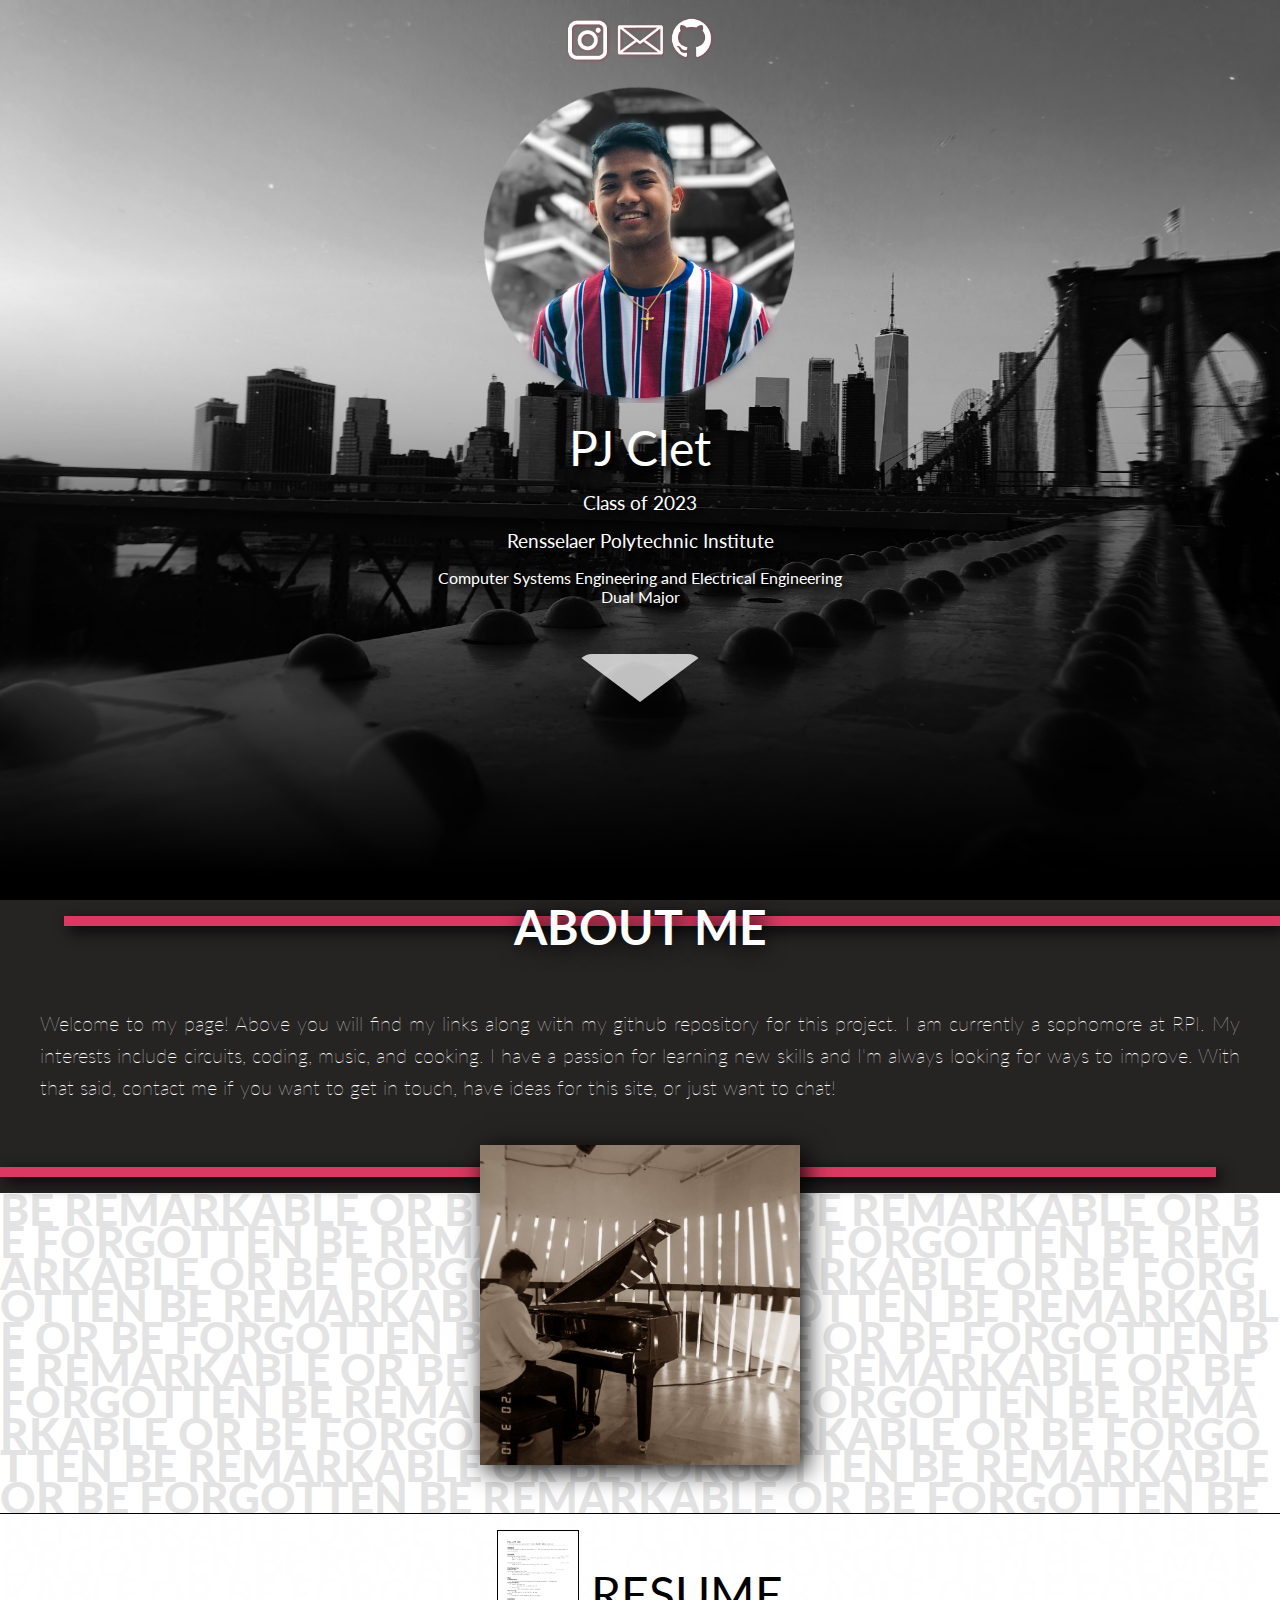
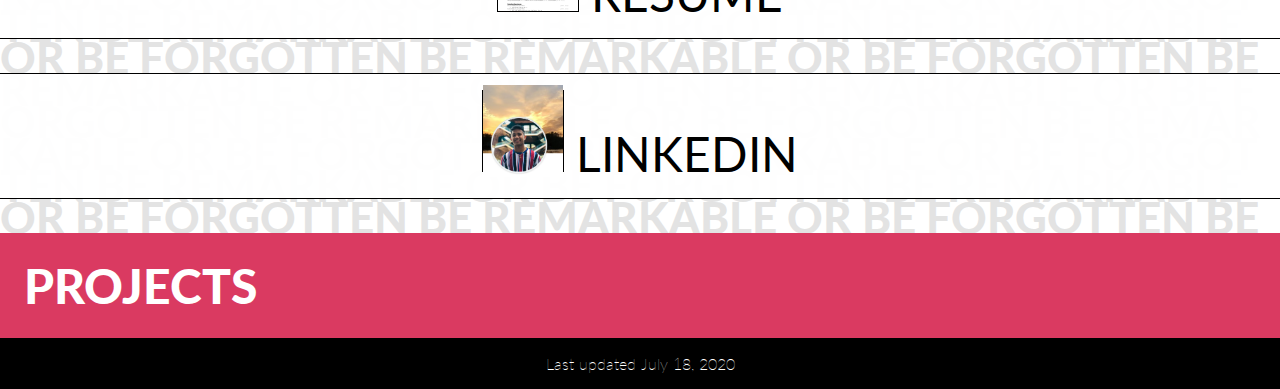
==== commit 3c77aa8a: "websitev2 upload" ====
--- a/index.html
+++ b/index.html
@@ -1,122 +1,99 @@
+<!-- Version 2 of my website started on July 1, 2020 -->
 <!DOCTYPE html>
+
 <html>
-	<head>
-		<title>About Me</title>
-		<link rel="stylesheet" href="https://maxcdn.bootstrapcdn.com/bootstrap/4.5.0/css/bootstrap.min.css">
-		<link href="https://fonts.googleapis.com/css2?family=Lato:wght@300&display=swap" rel="stylesheet">
-		<link rel="shortcut icon" href="pics/logov1.png">
-		<link rel="stylesheet" type="text/css" href="style.css">
-		<meta name="viewport" content="width=device-width, initial-scale=1.0">
-	</head>
+<head>
+	<title>About Me</title>
+	<meta name="viewport" content="width=device-width, initial-scale=1.0">
+	<link rel="stylesheet" type="text/css" href="style.css">
+	<link rel="shortcut icon" href="images/logov1.png">
 
-	
+</head>
 
-	<body>
-		<div id="navbar">
-			<nav class="navbar navbar-dark" style="background-color: rgba(30,30,30, 0.75); box-shadow: 0px 3px 30px rgba(210, 7, 58);">
-			  	<a class="navbar-brand" href="">
-			    <img src="pics/logov1.png" width="30" height="30" alt="my logo" loading="lazy"> Paul-John Clet
-			  	</a>
-			</nav>
-		</div>
-
-		<div id="center">
+<body>
+	<div id="back1">
+		<header>
 			<ul>
 				<li>
-					<a href="https://www.instagram.com/pj.clet/" target="_blank" data-toggle="tooltip" data-placement="bottom" title="My Instagram">
-						<img src="pics/instagram-icon 2.png" id="icon" >
+					<a href="https://www.instagram.com/pj.clet/" target="_blank">
+						<img src="images/instagram-icon 2.png" id="icon">
 					</a>
 				</li>
 				<li>
-					<a href="mailto:pjbautistaclet@gmail.com" target="_blank" data-toggle="tooltip" data-placement="bottom" title="Contact me via Email">
-						<img src="pics/email-icon 2.png" id="icon" >
+					<a href="mailto:pjbautistaclet@gmail.com" target="_blank">
+						<img src="images/email-icon 2.png" id="icon" >
 					</a>
 				</li>
 				<li>
-					<a href="https://github.com/pjclet/about-me" target="_blank"  data-toggle="tooltip" data-placement="bottom" title="Github repository">
-						<img src="pics/github-icon 2.png" id="icon" >
+					<a href="https://github.com/pjclet/about-me" target="_blank">
+						<img src="images/github-icon 2.png" id="icon" >
 					</a>
 				</li>
 			</ul>
-		</div>
+		</header>
 
+		<img src="images/face.png" id="face">
 
-		<div id="wrapper">
-			<div id="left">
-				
-				<img src="pics/face.png" id="face" alt="my face">
+		<h1> PJ Clet </h1>
+		<h3> Class of 2023 </h3>
+		<h3> Rensselaer Polytechnic Institute </h3>
+		<h4> Computer Systems Engineering and Electrical Engineering </br> Dual Major </h4>
 
-
-				<a id="name">PJ Clet</a>
-				<div style="background-color: rgba(30,30,30,0.45); border-radius: 5px; padding: 1vmin; margin: 1vmin">
-					<a id="status">Class of 2023 </a> 
-					<a id="status">Rensselaer Polytechnic Institute</a>
-					<a id="major">Computer Systems Engineering and Electrical Engineering Dual Major</a>
-				</div>
-			</div>
-
-			<div id="right">
-				
-				<br> 
-
-				<!-- add this into the style class!-->
-				<div class="card" id="c1">
-					<img src="pics/resume-icon.png" class="card-img-top" alt="Preview of my resume" id="cardPic">
-					<div class="card-body">
-						<h5 class="card-title" id="main">Resume</h5>
-						<p class="card-text" id="small-text">Last updated Jun 16, 2020</p>
-						<a href="pics/resume.pdf" target="_blank" class="btn btn-danger" id="btn-text"> View </a>
-					</div>
-				</div>
-
-				<div class="card" id="c1">
-					<img src="pics/linked.png" class="card-img-top" alt="Preview of my LinkedIn" id="cardPic">
-					<div class="card-body">
-						<h5 class="card-title" id="main">LinkedIn</h5>
-						<p class="card-text" id="small-text">Last updated Jun 29, 2020</p>
-						<a href="https://www.linkedin.com/in/paul-john-clet-9048341aa/" target="_blank" class="btn btn-danger" id="btn-text"> View </a>
-					</div>
-				</div>
-
-				<div class="card" id="c1">
-					<img src="pics/resume-icon.png" class="card-img-top" alt="Preview of my resume" id="cardPic">
-					<div class="card-body">
-						<h5 class="card-title" id="main">Placeholder</h5>
-						<p class="card-text" id="small-text">Last updated Jun 16, 2020</p>
-						<a href="pics/resume.pdf" target="_blank" class="btn btn-danger" id="btn-text"> View </a>
-					</div>
-				</div>
-
-				<br>
-				<div style="background-color:rgba(100,100,100, 0.25); overflow: auto; border-radius: 5px; margin: 3px; padding: 3px; text-justify: inter-word;">
-					<p id="aboutme"> 
-					Welcome to my page! Above you will find my links along with my github repository for this project. I am currently a sophomore at RPI. My interests include circuits, coding, music, and cooking. I have a passion for learning new skills and I'm always looking for ways to improve. With that said, contact me if you want to get in touch, have ideas for this site, or just want to chat! 
-					</p>
-				</div>
-				
-
-			</div>
-		</div>
-
-		<div id="last-updated">
-			<p style="color: rgb(255,255,255,0.9); text-align: right; margin: 8px;"> Last updated June 29, 2020</p>
-	</body>		
-		
+		<a href="#back2"> 
+			<div class="triangle-down"></div>
+		</a>
 
 
 
 
+	</div>
+	<div id="back2">
+
+		<div class="line1" style="top: 1em; width: 95vw; left: 5vw;"></div>
+
+		<h1> 
+			<span id="f">ABOUT ME</span>
+			<!--
+			<span id="b">B</span><span id="f">O</span><span id="b">U</span><span id="f">T</span> 
+			<span id="b"> M</span><span id="f">E</span>
+			-->
 
 
+		</h1>
 
+		<p id="about-me">Welcome to my page! Above you will find my links along with my github repository for this project. I am currently a sophomore at RPI. My interests include circuits, coding, music, and cooking. I have a passion for learning new skills and I'm always looking for ways to improve. With that said, contact me if you want to get in touch, have ideas for this site, or just want to chat!</p>
 
+		<div class="line1" style="bottom: 1em; width: 95vw;"></div>
 
+	</div>
+	<div id="back3">
+		
+		<img src="images/pic1.png" id="img1">
 
+		<a href="resume.pdf" target="_blank" id="resume">
+			<img src="images/resume-icon.png" id="icon" alt="resume"><span style="font-size: 3em; text-decoration: none; color: black;"><strong> RESUME</strong></span>
+		</a>
+		<a href="https://www.linkedin.com/in/paul-john-clet-9048341aa/" target="_blank" id="linkedin">
+			<img src="images/linked.png" id="icon" alt="linked in"><span style="font-size: 3em; text-decoration: none; color: black;"><strong> LINKEDIN</strong></span>
+		</a>
 
+		<h2 class="back">
+			<div style="overflow: hidden; height: 40rem; user-select: none;">
+				<strong> BE REMARKABLE OR BE FORGOTTEN BE REMARKABLE OR BE FORGOTTEN BE REMARKABLE OR BE FORGOTTEN BE REMARKABLE OR BE FORGOTTEN BE REMARKABLE OR BE FORGOTTEN BE REMARKABLE OR BE FORGOTTEN BE REMARKABLE OR BE FORGOTTEN BE REMARKABLE OR BE FORGOTTEN BE REMARKABLE OR BE FORGOTTEN BE REMARKABLE OR BE FORGOTTEN BE REMARKABLE OR BE FORGOTTEN BE REMARKABLE OR BE FORGOTTEN BE REMARKABLE OR BE FORGOTTEN BE REMARKABLE OR BE FORGOTTEN BE REMARKABLE OR BE FORGOTTEN BE REMARKABLE OR BE FORGOTTEN BE REMARKABLE OR BE FORGOTTEN BE REMARKABLE OR BE FORGOTTEN BE REMARKABLE OR BE FORGOTTEN BE REMARKABLE OR BE FORGOTTEN BE REMARKABLE OR BE FORGOTTEN BE REMARKABLE OR BE FORGOTTEN BE REMARKABLE OR BE FORGOTTEN BE REMARKABLE OR BE FORGOTTEN BE REMARKABLE OR BE FORGOTTEN BE REMARKABLE OR BE FORGOTTEN BE REMARKABLE OR BE FORGOTTEN BE REMARKABLE OR BE FORGOTTEN BE REMARKABLE OR BE FORGOTTEN BE REMARKABLE OR BE FORGOTTEN BE REMARKABLE OR BE FORGOTTEN BE REMARKABLE OR BE FORGOTTEN BE REMARKABLE OR BE FORGOTTEN BE REMARKABLE OR BE FORGOTTEN BE REMARKABLE OR BE FORGOTTEN BE REMARKABLE OR BE FORGOTTEN BE REMARKABLE OR BE FORGOTTEN BE REMARKABLE OR BE FORGOTTEN BE REMARKABLE OR BE FORGOTTEN BE REMARKABLE OR BE FORGOTTEN</strong>
+			</div>
+		</h2>
 
+		
 
+	</div>
 
-
-	
+	<div id="back4">
+		<a href="projects.html"><h1><strong>PROJECTS</strong>
+		</h1></a>
+	</div>
+	<div id="footer">
+		<p>Last updated July 18, 2020</p>
+	</div>
+</body>
 
 </html>--- a/style.css
+++ b/style.css
@@ -1,397 +1,260 @@
-	@import url('https://fonts.googleapis.com/css2?family=Lato:wght@300&display=swap');
-
-
-
-	/* This is all for mobile devices*/
-	@media screen and (max-width: 900px) {
-
-	div#left{
-		/*background-color: rgba(0,0,100,0.5);*/
-		height: auto;
-		left: 0px;
-		width: 100%;
-		animation-name: swoopLeft;
-		animation-duration: 1.75s;
-	}
-
-	div#right{
-		border-radius: 1vw;
-		padding: 1vmin;
-		margin: 1vmin;
-		background-color: rgba(30,30,30,0.30);
-		height: auto;
-		width: 98vmin;
-		right: 0;
-		animation-name: swoopRight;
-		animation-duration: 2.25s;
-		margin-top: 50px;
-
-	}
-
-	body{
-		
-		font-family: "Lato", sans-serif;
-		background-image: url("pics/IMG_4627 2.jpg");
-		background-repeat: no-repeat;
-		background-size: cover; 
-		background-position: center;/* */
-		/*box-shadow: 0px 0px 50px rgba(10,10,40,1);*/
-	}
-
-	div#navbar{
-		box-shadow: 0px 0px 10px rgba(20,20,20,1);
-	}
-
-	h1#main{
-		text-shadow: 2px 2px 10px rgba(255,255,255,1);
-		text-align: auto;
-		color: rgba(255,255,0,0.5);
-	}
-
-	h5#main {
-		font-size: 4vmin;
-		margin-left: auto;
-		text-align: left;
-		white-space: nowrap;
-		padding: 0px;
-	}
-
-	p#small-text {
-		font-size: 2.7vmin;
-		white-space: auto;
-		text-align: center;
-		
-	}
-
-	div#center{
-		/*background-color: rgba(100,0,255,0.5);*/
-		height: 7.5vw;
-		max-width: 100vw;
-	}
-
-	div#wrapper{
-		width: 100%;
-		height: 100%;
-		/*border: 10px solid red;*/
-		/*background-color: rgba(255,15,0,0.5);*/
-		overflow: hidden;
-		min-height: 500px; 
-	}
-
-	div#last-updated {
-		width: 100%;
-		height: auto;
-		/*background-color: rgba(255,255,0,0.5);*/
-	}
-
-	ul{
-		list-style-type:none;
-		margin:0vw;
-		padding:0vw;
-		background-color: rgba(0,0,0,0);
-		max-height: auto;
-		text-align: right;
-		position: relative;
-		float: left;
-		display: block;
-		left: 50%;
-		padding-top: 2vmin;
-		padding-bottom: 10vmin;
-	}
-
-	li {
-		position:relative;
-		float:left;
-		display: inline;
-		right: 50%
-	}
-
-	a#name{
-		/*background-color: rgba(0,100,0,0.5);*/
-		font-size: 15vmin;
-		color: rgba(255,255,255,0.9);
-		white-space: nowrap;
-		text-shadow: 2px 2px 10px rgba(0,0,0,0.9);
-		/*margin: 30px;*/
-		text-align: center;
-		display: block;
-		margin-left: auto;
-		margin-right: auto;
-
-	}
-
-	a#status{
-		font-style: "Lato";
-		font-size: 5vmin;
-		color: rgba(255,255,255,0.9);
-		white-space: nowrap;
-		text-shadow: 2px 2px 5px rgba(0,0,0,0.9);
-		text-align: center;
-		display: block;
-		margin-left: auto;
-		margin-right: auto;
-	}
-
-	a#major {
-		font-style: "Lato";
-		font-size: 3.7vmin;
-		color: rgba(255,255,255,0.9);
-		white-space: auto;
-		text-shadow: 2px 2px 5px rgba(0,0,0,0.9);
-		text-align: center;
-		display: block;
-		margin-left: auto;
-		margin-right: auto;
-	}
-
-	p#aboutme {
-		color: rgba(255,255,255,0.9);
-		font-size: 3.7vmin;
-		text-align: justify;
-		line-height: 2;
-		text-shadow: 1px 1px 3px rgba(0,0,0,1);
-		overflow: hidden;
-		padding: 5px;
-
-	}
-
-	a#btn-text {
-		width: 100%;
-		white-space: nowrap; 
-		font-size: 3.7vmin;
-	}
-
-	img#face {
-		display: block;
-		margin-left: auto;
-		margin-right: auto;
-		width: 50%;
-	}
-
-	img#icon {
-		width:15vmin;
-		margin: 0px;
-	}
-
-	img#cardPic {
-		height: 100px;
-		align-self: center;
-		object-fit: cover;
-	}
-
-	div#c1 {
-		width: 30%; 
-		display: inline-block; 
-		margin: 1%;
-		overflow: auto;
-	}
-
-
-
-	}
-
-	/* FOR ALL DESKTOP VIEWERS */
-
-
-
-
-
-
-
-
-
-
-	/* --------------------------------------------------------------------------*/
-
-	@media screen and (min-width: 900px) {
-
-
-	body{
-		
-		font-family: "Lato", sans-serif;
-		background-image: url("pics/IMG_4627 2.jpg");
-		background-repeat: no-repeat;
-		background-size: cover; 
-		background-position: center;/* */
-		/*box-shadow: 0px 0px 50px rgba(10,10,40,1);*/
-	}
-
-	div#navbar{
-		box-shadow: 0px 0px 10px rgba(20,20,20,1);
-	}
-
-	h1#main{
-		text-shadow: 2px 2px 10px rgba(255,255,255,1);
-		text-align: auto;
-		color: rgba(255,255,0,0.5);
-	}
-
-	h5#main {
-		font-size: 2vw;
-		margin-left: auto;
-	}
-
-	p#small-text {
-		font-size: 10pt;
-		white-space: nowrap;
-		
-	}
-
-	div#center{
-		/*background-color: rgba(100,0,255,0.5);*/
-		height: 7.5vw;
-		max-width: 100vw;
-	}
-
-	div#left{
-		/*background-color: rgba(0,0,100,0.5);*/
-		height: auto;
-		left: 0px;
-		width: 50%;
-		position: absolute;
-		animation-name: swoopLeft;
-		animation-duration: 1.75s;
-		display: block;
-		overflow: hidden;
-	}
-
-	div#right{
-		border-radius: 1vw;
-		padding: 10px;
-		margin: 5px;
-		background-color: rgba(30,30,30,0.30);
-		height: auto;
-		width: 50%;
-		position: absolute;
-		right: 0;
-		animation-name: swoopRight;
-		animation-duration: 2.25s;
-		display: block;
-		overflow: hidden;
-	}
-
-	div#wrapper{
-		width: 100%;
-		height: 60vw;
-		/*border: 10px solid red;*/
-		/*background-color: rgba(255,15,0,0.5);*/
-		overflow: hidden;
-		min-height: 500px; 
-	}
-
-	div#last-updated {
-		width: 100%;
-		height: auto;
-		/*background-color: rgba(255,255,0,0.5);*/
-	}
-
-	ul{
-		list-style-type:none;
-		margin:5px;
-		padding:10px;
-		background-color: rgba(0,0,0,0);
-		max-height: 300px;
-		text-align: right;
-		position: relative;
-		float: left;
-		display: block;
-		left: 50%;
-	}
-
-	li {
-		position:relative;
-		float:left;
-		display: inline;
-		right: 50%
-	}
-
-	a#name{
-		/*background-color: rgba(0,100,0,0.5);*/
-		font-size: 10vw;
-		color: rgba(255,255,255,0.9);
-		white-space: nowrap;
-		text-shadow: 2px 2px 10px rgba(0,0,0,0.9);
-		/*margin: 30px;*/
-		text-align: center;
-		display: block;
-		margin-left: auto;
-		margin-right: auto;
-
-	}
-
-	a#status{
-		font-style: "Lato";
-		font-size: 2.5vw;
-		color: rgba(255,255,255,0.9);
-		white-space: nowrap;
-		text-shadow: 2px 2px 5px rgba(0,0,0,0.9);
-		text-align: center;
-		display: block;
-		margin-left: auto;
-		margin-right: auto;
-	}
-
-	a#major {
-		font-style: "Lato";
-		font-size: 1vw;
-		color: rgba(255,255,255,0.9);
-		white-space: nowrap;
-		text-shadow: 2px 2px 5px rgba(0,0,0,0.9);
-		text-align: center;
-		display: block;
-		margin-left: auto;
-		margin-right: auto;
-	}
-
-	p#aboutme {
-		color: rgba(255,255,255,0.9);
-		font-size: 16px;
-		text-align: justify;
-		line-height: 2;
-		text-shadow: 1px 1px 3px rgba(0,0,0,1);
-		overflow: hidden;
-		padding: 5px;
-
-	}
-
-	a#btn-text {
-		width: 100%;
-		white-space: nowrap; 
-		font-size: 1vw;
-	}
-
-	img#face {
-		display: block;
-		margin-left: auto;
-		margin-right: auto;
-		width: 50%;
-	}
-
-	img#icon {
-		width: 7.75vmin;
-	}
-
-	img#cardPic {
-		height: 200px;
-		align-self: center;
-		object-fit: cover;
-	}
-
-	div#c1 {
-		width: 30%; 
-		display: inline-block; 
-		margin: 1%;
-		overflow: auto;
-	}
-
-	}
-
-	@keyframes swoopLeft {
-		0% {left: -100px;}
-		100% {left: 0px;}
-	}
-
-	@keyframes swoopRight {
-		0% {right: -200px;}
-		100% {right: 0px;}
-	}+@import url('https://fonts.googleapis.com/css2?family=Lato:wght@100;300;400;900&display=swap');
+
+html {
+	scroll-behavior: smooth;
+}
+
+* {
+	margin: 0;
+}
+
+img#icon {
+	width: 3em;
+}
+
+img#face {
+	width: 60vw;
+	max-width: 20em;
+	margin-left: auto;
+	margin-right: auto;
+	right: 50%;
+	display: block;
+}
+
+img#img1 {
+	width: 20em;
+	position: relative;
+	margin-left: auto;
+	margin-right: auto;
+	top: -3em;
+	display: block;
+	z-index: 1;
+	box-shadow: 5px 5px 25px black;
+}
+
+header ul{
+	text-align: center;
+	list-style-type: none;
+	padding: 1em;
+
+}
+
+header li{
+	display: inline-block;
+}
+
+body {
+	margin: 0;
+	padding: 0;
+	border-top: 0;
+	font-family: "Lato", sans-serif;
+	font-size: 16px;
+	font-weight: 100;
+}
+
+div#back1 {
+	background-image: url("images/back1.jpg");
+	background-size: cover;
+	min-height: 100vh;
+	z-index: 3;
+	box-shadow: 0px 0px 20px black;
+	/*overflow: hidden;*/
+}
+
+/*---------- BACK 2 ----------*/
+
+div#back2 {
+	background-color: rgba(38,35,35);
+	box-shadow: 0px 10px 10px red;
+	z-index: 1;
+}
+
+div#back2 h1{
+	text-align: center;
+}
+
+/* F for front and B for back */
+div#back2 span#b {
+	color: white;
+	position: relative;
+	margin-left: auto;
+	margin-right: auto;
+	left: 0;
+	right: 0;
+	text-align: center;
+	top:-0.25em;
+	z-index: 0;
+	text-shadow: 3px 3px 20px black;
+}
+
+div#back2 span#f {
+	color: white;
+	position: relative;
+	margin-left: auto;
+	margin-right: auto;
+	left: 0;
+	right: 0;
+	text-align: center;
+	top:-0.25em;
+	z-index: 1;
+	text-shadow: 3px 3px 20px black;
+}
+
+div#back3 {
+	background-color: white;
+	height: 40em;
+}
+
+div#back4 {
+	background-color: rgb(218,58,97);
+	/*height: 500px;*/
+}
+
+div#back1 h1,h3,h4 {
+	margin-top: 1rem;
+	color: white;
+	font-weight: 400;
+	text-align: center;
+	text-shadow: 5px 5px 5px black;
+}
+
+div#back1 h4 {
+	padding-bottom: 3em;
+}
+
+h1 {
+	font-size: 3rem;
+}
+
+p#about-me {
+	color: white;
+	padding-left: 0.5rem;
+	padding-right: 0.5rem;
+	padding: 2em;
+	line-height: 2rem;
+	text-align: justify;
+	padding-bottom: 4em;
+	padding-top: 2em;
+	font-size: 20px;
+}
+
+h2.back {
+	word-break: break-all;
+	line-height: 2rem;
+	color: rgba(200,200,200,0.5);
+	font-size: 2.75rem;
+	position: relative;
+	top: -20rem;
+	z-index: 0;
+	width: 100vw;
+}
+
+div#back3 ul{
+	text-align: center;
+	list-style-type: none;
+	padding: 1em;
+	position: absolute;
+}
+
+div#back3 li{
+	display: inline-block;
+}
+
+div#back3 a#resume{
+	z-index: 1;
+	position: absolute;
+	margin-top: 0em;
+	width: 100vw;
+	text-align: center;
+	background-color: rgba(255,255,255,0.95);
+	border-top: 1px solid black;
+	border-bottom: 1px solid black;
+	text-decoration: none;
+	padding-top: 1em;
+	padding-bottom: 1em;
+}
+
+div#back3 a#linkedin{
+	z-index: 1;
+	position: absolute;
+	margin-top: 10em;
+	width: 100vw;
+	text-align: center;
+	background-color: rgba(255,255,255,0.95);
+	border-top: 1px solid black;
+	border-bottom: 1px solid black;
+	text-decoration: none;
+	padding-top: 1em;
+	padding-bottom: 1em;
+}
+
+/*
+div#back3 a#resume:hover{
+	font-size: 2rem;
+}
+
+div#back3 a#linkedin:hover{
+	font-size: 2rem;
+}
+*/
+
+div#back3 img#icon{
+	width: 5em;
+	height: 5em;
+	overflow: visible;
+	z-index: 2;
+	object-fit: cover;
+	align-self: center;
+	border: 1px solid black;
+	vertical-align: center;
+	/*box-shadow: 5px 5px 20px black;*/
+}
+
+div#back4 h1{
+	color: white;
+	padding: 0.5em;
+}
+
+div#back4 a{
+	text-decoration: none;
+}
+
+div#footer {
+	text-align: center;
+	background-color: black;
+	color: white;
+	padding: 1em;
+	font-weight: 100px;
+}
+
+
+
+
+/*---------- Shapes ----------*/
+
+.triangle-down {
+	width: 0;
+	height: 0;
+	border-left: 4em solid transparent;
+	border-right: 4em solid transparent;
+	border-top: 3em solid rgba(255,255,255,0.75);
+	user-select: none;
+	position: relative;
+	margin-right: auto;
+	margin-left: auto;
+	border-radius: 1em;
+	padding-bottom: 1em;
+}
+
+.line1 {
+	background-color: rgba(218,58,97,30);
+	width: auto;
+	height: 10px;
+	position: relative;
+	box-shadow: 5px 5px 15px black;
+	z-index: 1;
+}
+
+
+
+
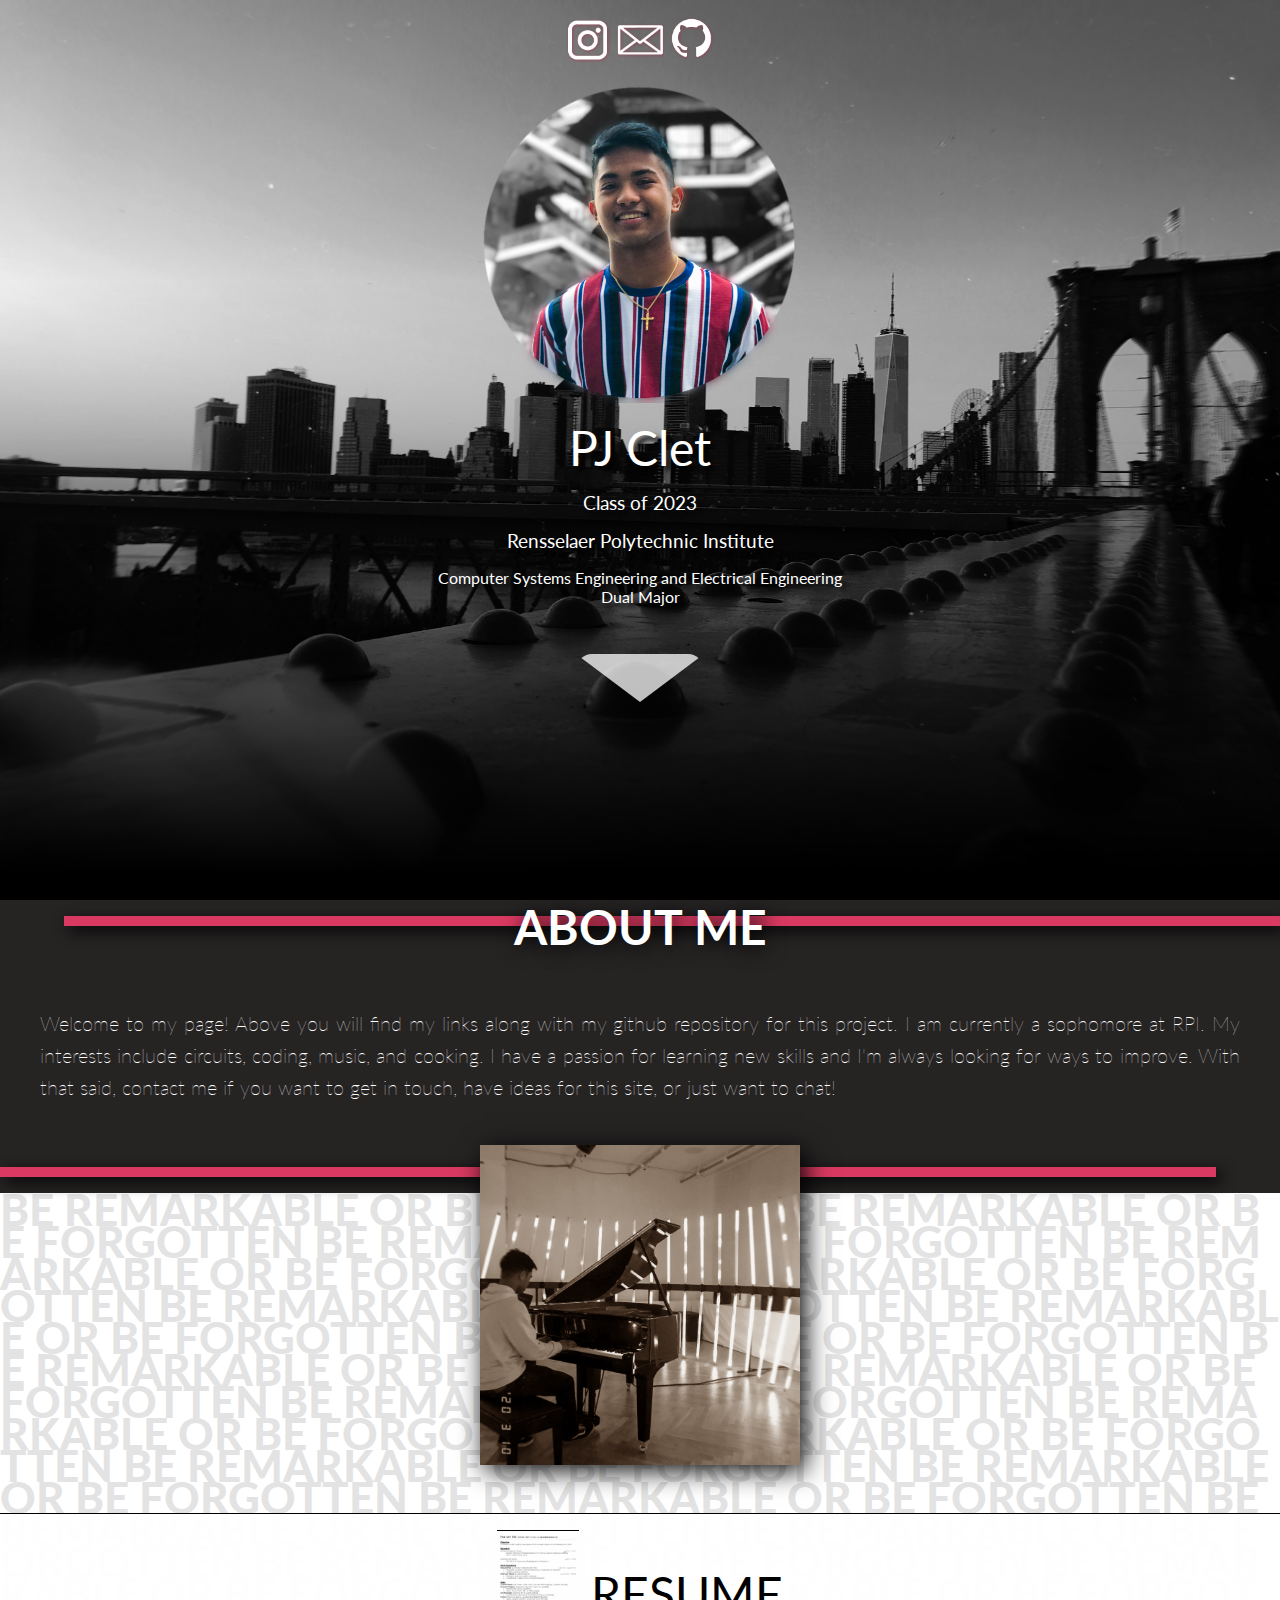
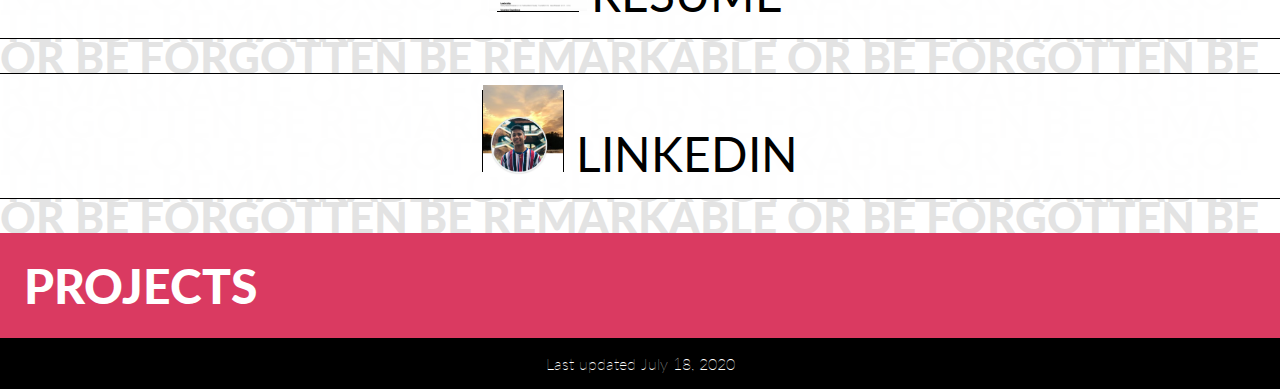
==== commit 7a7d2860: "new res" ====
--- a/index.html
+++ b/index.html
@@ -70,7 +70,7 @@
 		
 		<img src="images/pic1.png" id="img1">
 
-		<a href="resume.pdf" target="_blank" id="resume">
+		<a href="resume pdf.pdf" target="_blank" id="resume">
 			<img src="images/resume-icon.png" id="icon" alt="resume"><span style="font-size: 3em; text-decoration: none; color: black;"><strong> RESUME</strong></span>
 		</a>
 		<a href="https://www.linkedin.com/in/paul-john-clet-9048341aa/" target="_blank" id="linkedin">
